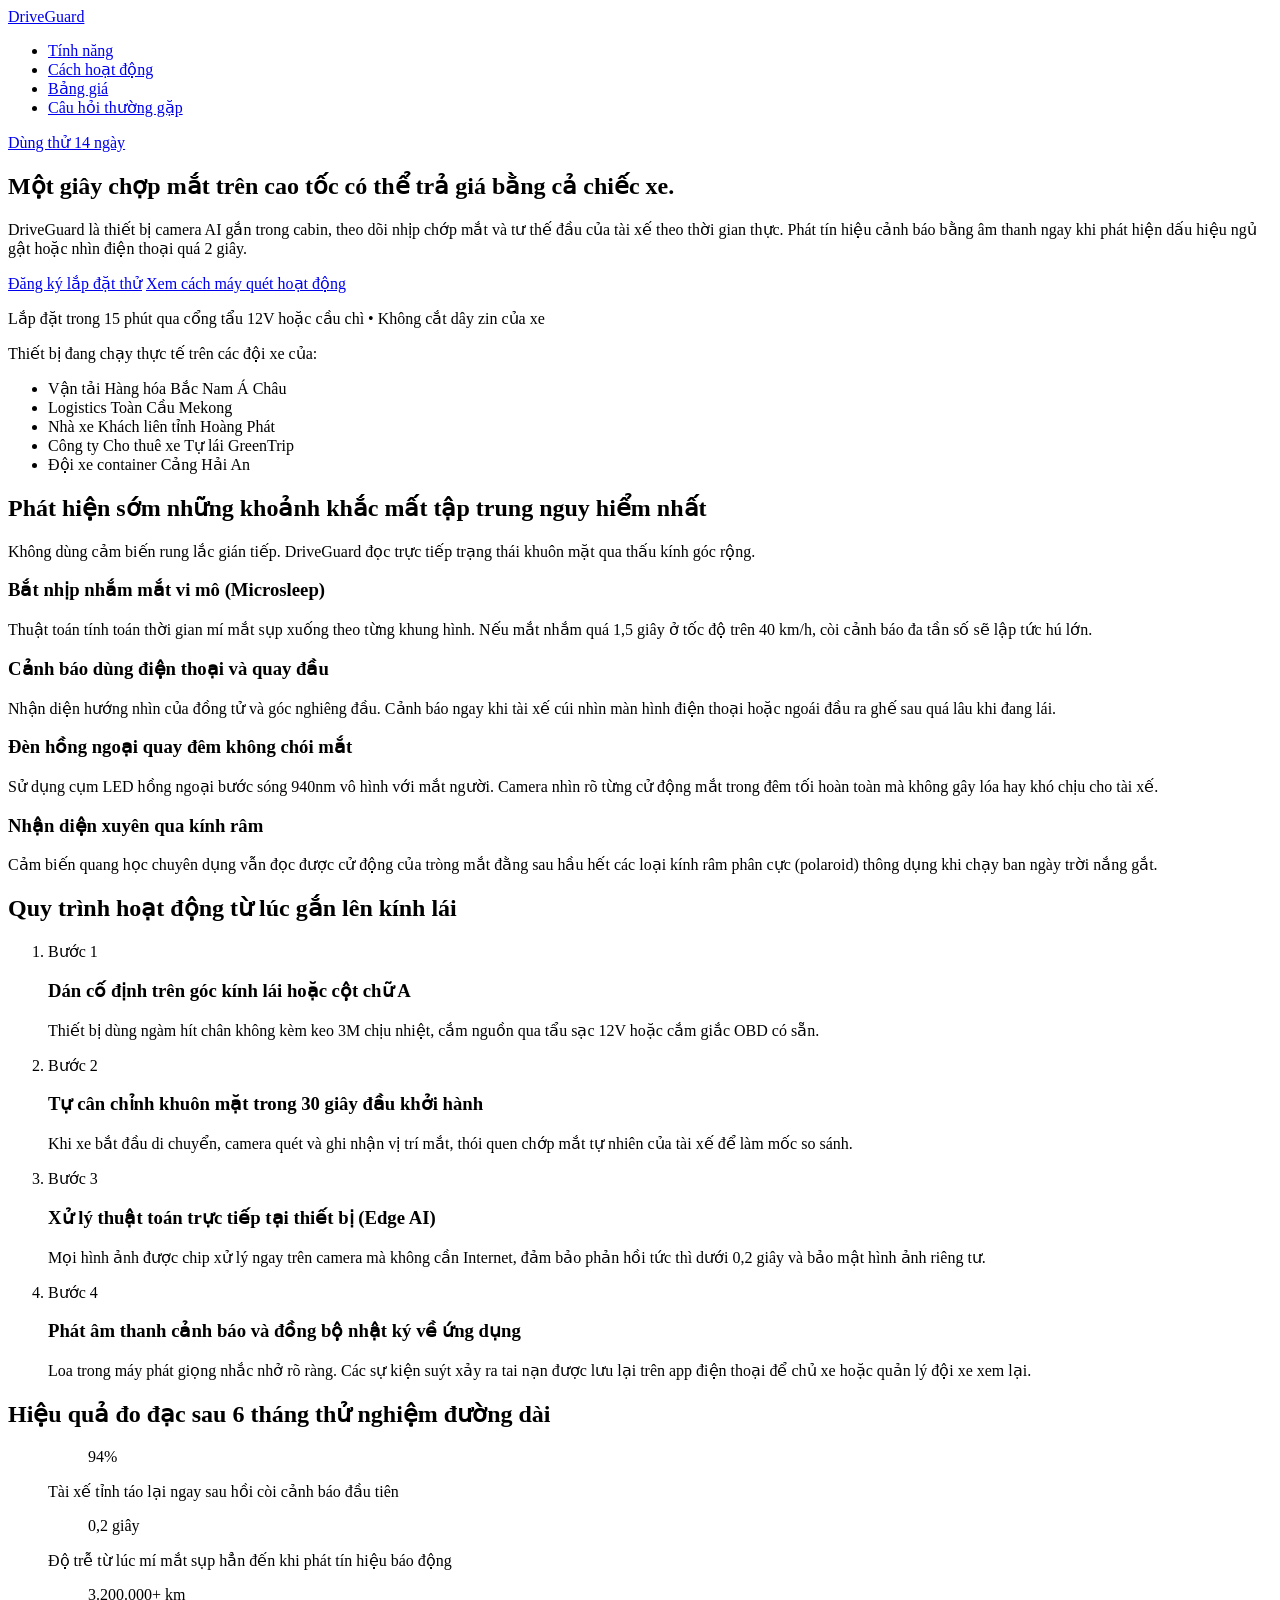
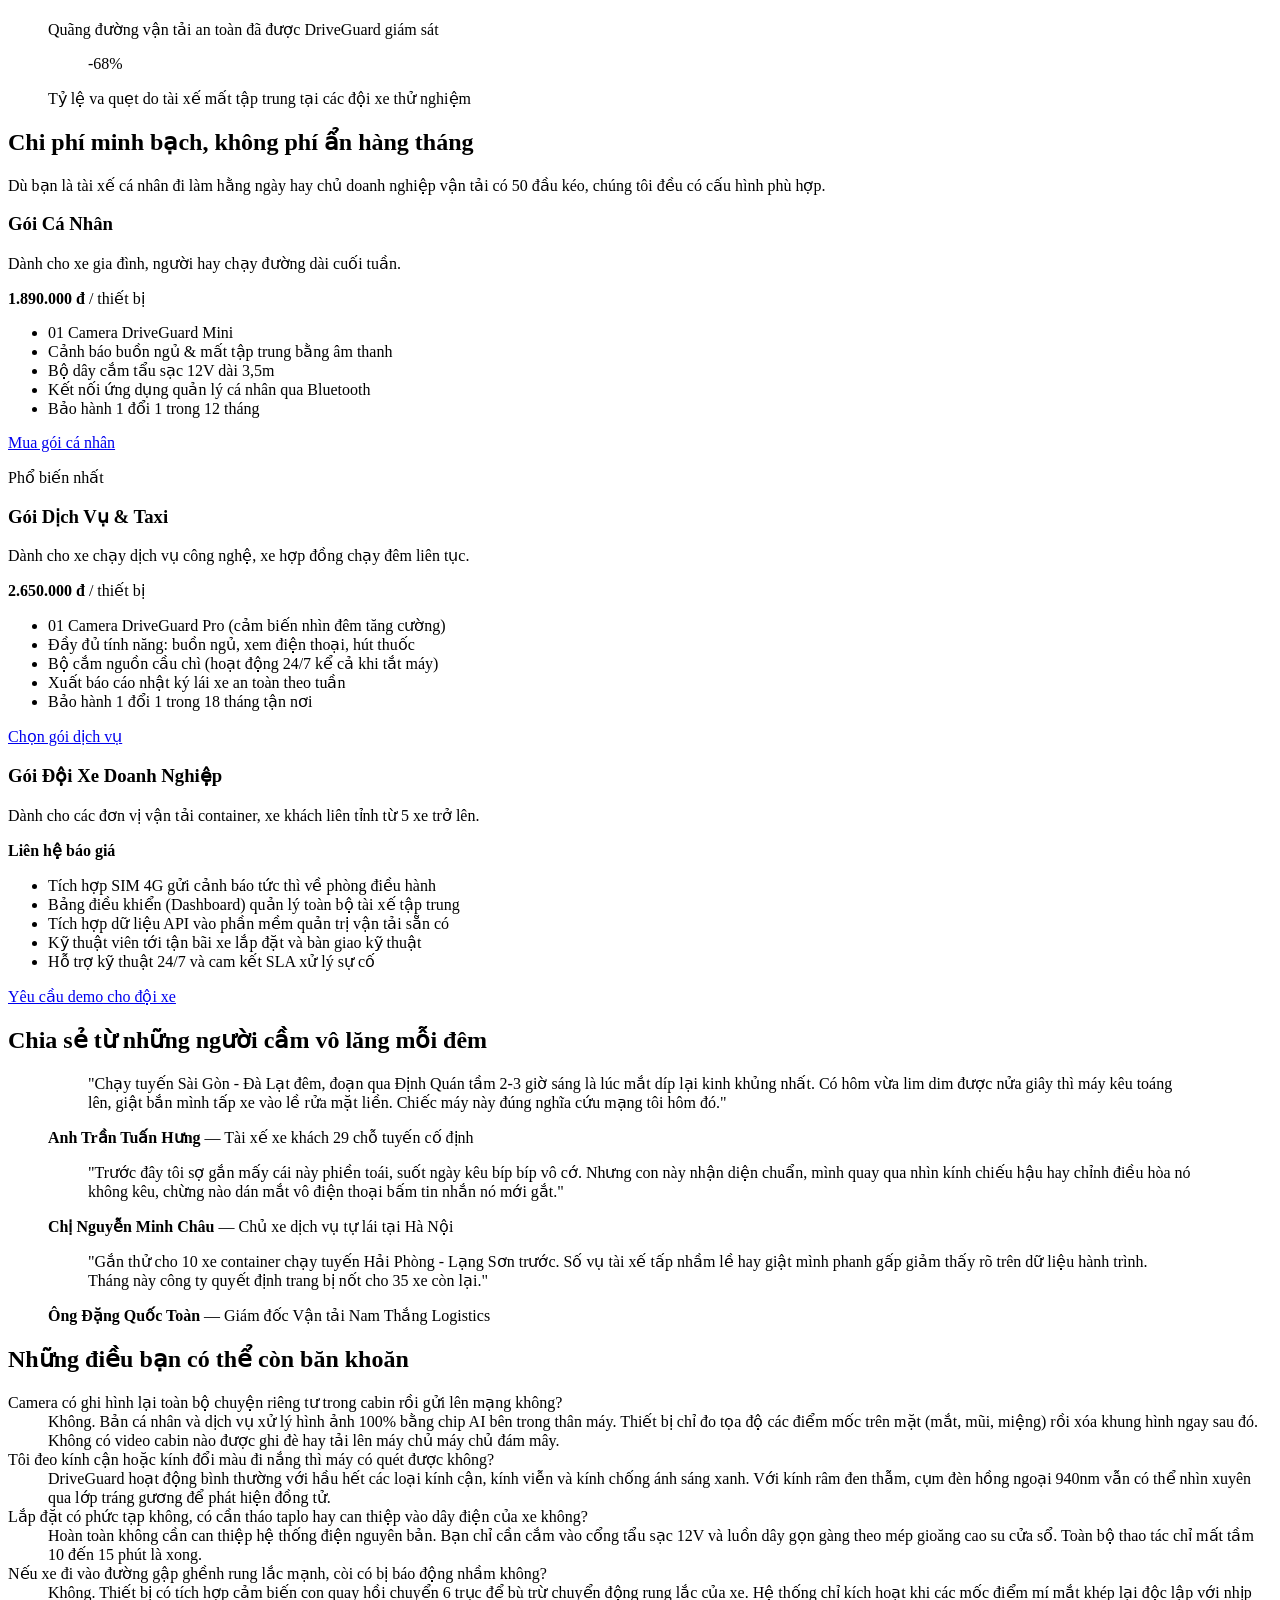
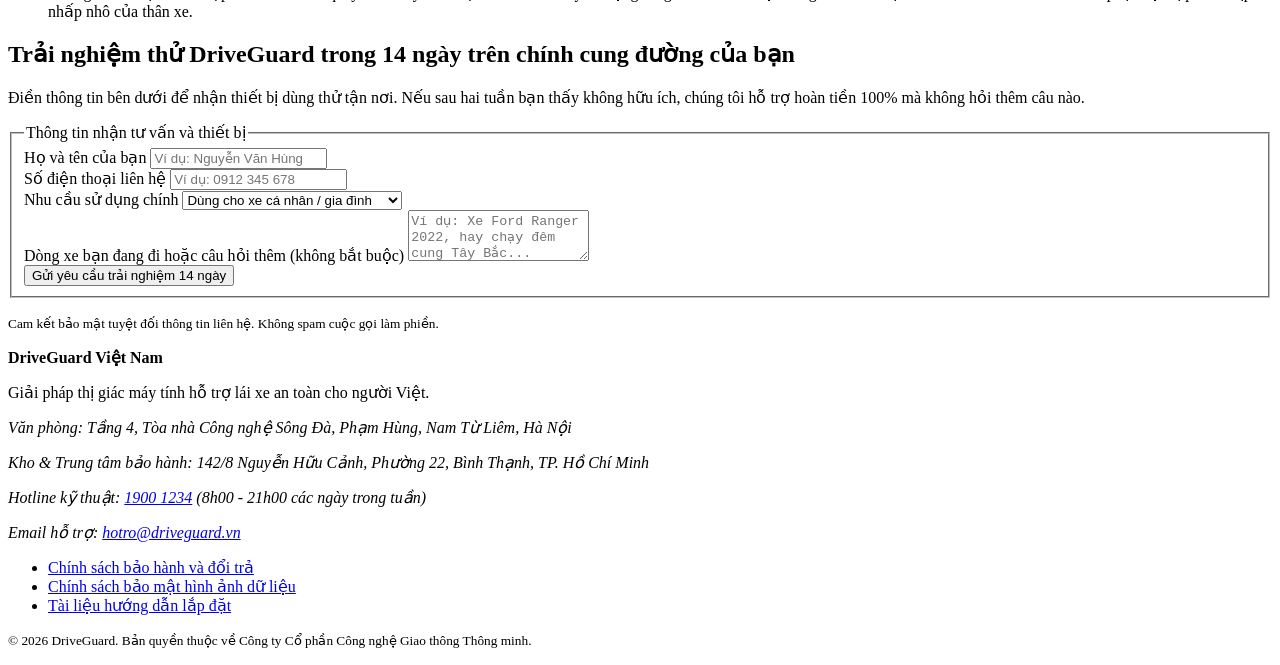
==== 03-landing-page/Gemini-3.8-Flash/index.html @ 8616e58f "Gemini 3.8 Flash vòng 1 + cập nhật MSSV vào báo cáo Co-Authored-By: Claude <noreply@anthropic.com>" ====
<!DOCTYPE html>
<html lang="vi">
<head>
  <meta charset="UTF-8">
  <meta name="viewport" content="width=device-width, initial-scale=1.0">
  <title>DriveGuard - Giữ tài xế tỉnh táo trên từng cung đường</title>
</head>
<body>

  <!-- HEADER & NAVIGATION -->
  <header>
    <a href="#">DriveGuard</a>
    <nav aria-label="Điều hướng chính">
      <ul>
        <li><a href="#tinh-nang">Tính năng</a></li>
        <li><a href="#cach-hoat-dong">Cách hoạt động</a></li>
        <li><a href="#bang-gia">Bảng giá</a></li>
        <li><a href="#faq">Câu hỏi thường gặp</a></li>
      </ul>
    </nav>
    <div>
      <a href="#dang-ky">Dùng thử 14 ngày</a>
    </div>
  </header>

  <main>
    <!-- HERO SECTION -->
    <section id="hero">
      <h1>Một giây chợp mắt trên cao tốc có thể trả giá bằng cả chiếc xe.</h1>
      <p>
        DriveGuard là thiết bị camera AI gắn trong cabin, theo dõi nhịp chớp mắt và tư thế đầu
        của tài xế theo thời gian thực. Phát tín hiệu cảnh báo bằng âm thanh ngay khi phát hiện
        dấu hiệu ngủ gật hoặc nhìn điện thoại quá 2 giây.
      </p>
      <div>
        <a href="#dang-ky">Đăng ký lắp đặt thử</a>
        <a href="#cach-hoat-dong">Xem cách máy quét hoạt động</a>
      </div>
      <aside>
        <p>Lắp đặt trong 15 phút qua cổng tẩu 12V hoặc cầu chì • Không cắt dây zin của xe</p>
      </aside>
    </section>

    <!-- CLIENT LOGOS / TRUST BAR -->
    <section id="doi-tac" aria-label="Khách hàng tin dùng">
      <p>Thiết bị đang chạy thực tế trên các đội xe của:</p>
      <ul>
        <li>Vận tải Hàng hóa Bắc Nam Á Châu</li>
        <li>Logistics Toàn Cầu Mekong</li>
        <li>Nhà xe Khách liên tỉnh Hoàng Phát</li>
        <li>Công ty Cho thuê xe Tự lái GreenTrip</li>
        <li>Đội xe container Cảng Hải An</li>
      </ul>
    </section>

    <!-- FEATURES -->
    <section id="tinh-nang">
      <h2>Phát hiện sớm những khoảnh khắc mất tập trung nguy hiểm nhất</h2>
      <p>Không dùng cảm biến rung lắc gián tiếp. DriveGuard đọc trực tiếp trạng thái khuôn mặt qua thấu kính góc rộng.</p>

      <div>
        <article>
          <h3>Bắt nhịp nhắm mắt vi mô (Microsleep)</h3>
          <p>
            Thuật toán tính toán thời gian mí mắt sụp xuống theo từng khung hình. Nếu mắt nhắm
            quá 1,5 giây ở tốc độ trên 40 km/h, còi cảnh báo đa tần số sẽ lập tức hú lớn.
          </p>
        </article>

        <article>
          <h3>Cảnh báo dùng điện thoại và quay đầu</h3>
          <p>
            Nhận diện hướng nhìn của đồng tử và góc nghiêng đầu. Cảnh báo ngay khi tài xế cúi nhìn
            màn hình điện thoại hoặc ngoái đầu ra ghế sau quá lâu khi đang lái.
          </p>
        </article>

        <article>
          <h3>Đèn hồng ngoại quay đêm không chói mắt</h3>
          <p>
            Sử dụng cụm LED hồng ngoại bước sóng 940nm vô hình với mắt người. Camera nhìn rõ từng cử động
            mắt trong đêm tối hoàn toàn mà không gây lóa hay khó chịu cho tài xế.
          </p>
        </article>

        <article>
          <h3>Nhận diện xuyên qua kính râm</h3>
          <p>
            Cảm biến quang học chuyên dụng vẫn đọc được cử động của tròng mắt đằng sau hầu hết các loại
            kính râm phân cực (polaroid) thông dụng khi chạy ban ngày trời nắng gắt.
          </p>
        </article>
      </div>
    </section>

    <!-- HOW IT WORKS (STEPS) -->
    <section id="cach-hoat-dong">
      <h2>Quy trình hoạt động từ lúc gắn lên kính lái</h2>

      <ol>
        <li>
          <article>
            <header>
              <p>Bước 1</p>
              <h3>Dán cố định trên góc kính lái hoặc cột chữ A</h3>
            </header>
            <p>Thiết bị dùng ngàm hít chân không kèm keo 3M chịu nhiệt, cắm nguồn qua tẩu sạc 12V hoặc cắm giắc OBD có sẵn.</p>
          </article>
        </li>
        <li>
          <article>
            <header>
              <p>Bước 2</p>
              <h3>Tự cân chỉnh khuôn mặt trong 30 giây đầu khởi hành</h3>
            </header>
            <p>Khi xe bắt đầu di chuyển, camera quét và ghi nhận vị trí mắt, thói quen chớp mắt tự nhiên của tài xế để làm mốc so sánh.</p>
          </article>
        </li>
        <li>
          <article>
            <header>
              <p>Bước 3</p>
              <h3>Xử lý thuật toán trực tiếp tại thiết bị (Edge AI)</h3>
            </header>
            <p>Mọi hình ảnh được chip xử lý ngay trên camera mà không cần Internet, đảm bảo phản hồi tức thì dưới 0,2 giây và bảo mật hình ảnh riêng tư.</p>
          </article>
        </li>
        <li>
          <article>
            <header>
              <p>Bước 4</p>
              <h3>Phát âm thanh cảnh báo và đồng bộ nhật ký về ứng dụng</h3>
            </header>
            <p>Loa trong máy phát giọng nhắc nhở rõ ràng. Các sự kiện suýt xảy ra tai nạn được lưu lại trên app điện thoại để chủ xe hoặc quản lý đội xe xem lại.</p>
          </article>
        </li>
      </ol>
    </section>

    <!-- METRICS STRIP -->
    <section id="so-lieu" aria-label="Thống kê hiệu quả thực tế">
      <h2>Hiệu quả đo đạc sau 6 tháng thử nghiệm đường dài</h2>
      <div>
        <figure>
          <blockquote>94%</blockquote>
          <figcaption>Tài xế tỉnh táo lại ngay sau hồi còi cảnh báo đầu tiên</figcaption>
        </figure>
        <figure>
          <blockquote>0,2 giây</blockquote>
          <figcaption>Độ trễ từ lúc mí mắt sụp hẳn đến khi phát tín hiệu báo động</figcaption>
        </figure>
        <figure>
          <blockquote>3.200.000+ km</blockquote>
          <figcaption>Quãng đường vận tải an toàn đã được DriveGuard giám sát</figcaption>
        </figure>
        <figure>
          <blockquote>-68%</blockquote>
          <figcaption>Tỷ lệ va quẹt do tài xế mất tập trung tại các đội xe thử nghiệm</figcaption>
        </figure>
      </div>
    </section>

    <!-- PRICING -->
    <section id="bang-gia">
      <h2>Chi phí minh bạch, không phí ẩn hàng tháng</h2>
      <p>Dù bạn là tài xế cá nhân đi làm hằng ngày hay chủ doanh nghiệp vận tải có 50 đầu kéo, chúng tôi đều có cấu hình phù hợp.</p>

      <div>
        <!-- Gói Cá Nhân -->
        <article>
          <header>
            <h3>Gói Cá Nhân</h3>
            <p>Dành cho xe gia đình, người hay chạy đường dài cuối tuần.</p>
            <p><strong>1.890.000 đ</strong> / thiết bị</p>
          </header>
          <ul>
            <li>01 Camera DriveGuard Mini</li>
            <li>Cảnh báo buồn ngủ &amp; mất tập trung bằng âm thanh</li>
            <li>Bộ dây cắm tẩu sạc 12V dài 3,5m</li>
            <li>Kết nối ứng dụng quản lý cá nhân qua Bluetooth</li>
            <li>Bảo hành 1 đổi 1 trong 12 tháng</li>
          </ul>
          <a href="#dang-ky">Mua gói cá nhân</a>
        </article>

        <!-- Gói Dịch Vụ / Doanh Nghiệp Nhỏ -->
        <article>
          <header>
            <p>Phổ biến nhất</p>
            <h3>Gói Dịch Vụ &amp; Taxi</h3>
            <p>Dành cho xe chạy dịch vụ công nghệ, xe hợp đồng chạy đêm liên tục.</p>
            <p><strong>2.650.000 đ</strong> / thiết bị</p>
          </header>
          <ul>
            <li>01 Camera DriveGuard Pro (cảm biến nhìn đêm tăng cường)</li>
            <li>Đầy đủ tính năng: buồn ngủ, xem điện thoại, hút thuốc</li>
            <li>Bộ cắm nguồn cầu chì (hoạt động 24/7 kể cả khi tắt máy)</li>
            <li>Xuất báo cáo nhật ký lái xe an toàn theo tuần</li>
            <li>Bảo hành 1 đổi 1 trong 18 tháng tận nơi</li>
          </ul>
          <a href="#dang-ky">Chọn gói dịch vụ</a>
        </article>

        <!-- Gói Đội Xe Vận Tải -->
        <article>
          <header>
            <h3>Gói Đội Xe Doanh Nghiệp</h3>
            <p>Dành cho các đơn vị vận tải container, xe khách liên tỉnh từ 5 xe trở lên.</p>
            <p><strong>Liên hệ báo giá</strong></p>
          </header>
          <ul>
            <li>Tích hợp SIM 4G gửi cảnh báo tức thì về phòng điều hành</li>
            <li>Bảng điều khiển (Dashboard) quản lý toàn bộ tài xế tập trung</li>
            <li>Tích hợp dữ liệu API vào phần mềm quản trị vận tải sẵn có</li>
            <li>Kỹ thuật viên tới tận bãi xe lắp đặt và bàn giao kỹ thuật</li>
            <li>Hỗ trợ kỹ thuật 24/7 và cam kết SLA xử lý sự cố</li>
          </ul>
          <a href="#dang-ky">Yêu cầu demo cho đội xe</a>
        </article>
      </div>
    </section>

    <!-- TESTIMONIALS -->
    <section id="danh-gia">
      <h2>Chia sẻ từ những người cầm vô lăng mỗi đêm</h2>

      <div>
        <figure>
          <blockquote>
            "Chạy tuyến Sài Gòn - Đà Lạt đêm, đoạn qua Định Quán tầm 2-3 giờ sáng là lúc mắt díp lại kinh khủng nhất. Có hôm vừa lim dim được nửa giây thì máy kêu toáng lên, giật bắn mình tấp xe vào lề rửa mặt liền. Chiếc máy này đúng nghĩa cứu mạng tôi hôm đó."
          </blockquote>
          <figcaption>
            <strong>Anh Trần Tuấn Hưng</strong> — Tài xế xe khách 29 chỗ tuyến cố định
          </figcaption>
        </figure>

        <figure>
          <blockquote>
            "Trước đây tôi sợ gắn mấy cái này phiền toái, suốt ngày kêu bíp bíp vô cớ. Nhưng con này nhận diện chuẩn, mình quay qua nhìn kính chiếu hậu hay chỉnh điều hòa nó không kêu, chừng nào dán mắt vô điện thoại bấm tin nhắn nó mới gắt."
          </blockquote>
          <figcaption>
            <strong>Chị Nguyễn Minh Châu</strong> — Chủ xe dịch vụ tự lái tại Hà Nội
          </figcaption>
        </figure>

        <figure>
          <blockquote>
            "Gắn thử cho 10 xe container chạy tuyến Hải Phòng - Lạng Sơn trước. Số vụ tài xế tấp nhầm lề hay giật mình phanh gấp giảm thấy rõ trên dữ liệu hành trình. Tháng này công ty quyết định trang bị nốt cho 35 xe còn lại."
          </blockquote>
          <figcaption>
            <strong>Ông Đặng Quốc Toàn</strong> — Giám đốc Vận tải Nam Thắng Logistics
          </figcaption>
        </figure>
      </div>
    </section>

    <!-- FAQ -->
    <section id="faq">
      <h2>Những điều bạn có thể còn băn khoăn</h2>

      <dl>
        <dt>Camera có ghi hình lại toàn bộ chuyện riêng tư trong cabin rồi gửi lên mạng không?</dt>
        <dd>
          Không. Bản cá nhân và dịch vụ xử lý hình ảnh 100% bằng chip AI bên trong thân máy.
          Thiết bị chỉ đo tọa độ các điểm mốc trên mặt (mắt, mũi, miệng) rồi xóa khung hình ngay sau đó.
          Không có video cabin nào được ghi đè hay tải lên máy chủ máy chủ đám mây.
        </dd>

        <dt>Tôi đeo kính cận hoặc kính đổi màu đi nắng thì máy có quét được không?</dt>
        <dd>
          DriveGuard hoạt động bình thường với hầu hết các loại kính cận, kính viễn và kính chống ánh sáng xanh.
          Với kính râm đen thẫm, cụm đèn hồng ngoại 940nm vẫn có thể nhìn xuyên qua lớp tráng gương để phát hiện đồng tử.
        </dd>

        <dt>Lắp đặt có phức tạp không, có cần tháo taplo hay can thiệp vào dây điện của xe không?</dt>
        <dd>
          Hoàn toàn không cần can thiệp hệ thống điện nguyên bản. Bạn chỉ cần cắm vào cổng tẩu sạc 12V
          và luồn dây gọn gàng theo mép gioăng cao su cửa sổ. Toàn bộ thao tác chỉ mất tầm 10 đến 15 phút là xong.
        </dd>

        <dt>Nếu xe đi vào đường gập ghềnh rung lắc mạnh, còi có bị báo động nhầm không?</dt>
        <dd>
          Không. Thiết bị có tích hợp cảm biến con quay hồi chuyển 6 trục để bù trừ chuyển động rung lắc của xe.
          Hệ thống chỉ kích hoạt khi các mốc điểm mí mắt khép lại độc lập với nhịp nhấp nhô của thân xe.
        </dd>
      </dl>
    </section>

    <!-- FINAL CTA & FORM -->
    <section id="dang-ky">
      <h2>Trải nghiệm thử DriveGuard trong 14 ngày trên chính cung đường của bạn</h2>
      <p>
        Điền thông tin bên dưới để nhận thiết bị dùng thử tận nơi. Nếu sau hai tuần bạn thấy không hữu ích,
        chúng tôi hỗ trợ hoàn tiền 100% mà không hỏi thêm câu nào.
      </p>

      <form action="#" method="post">
        <fieldset>
          <legend>Thông tin nhận tư vấn và thiết bị</legend>

          <div>
            <label for="ho-ten">Họ và tên của bạn</label>
            <input type="text" id="ho-ten" name="ho_ten" placeholder="Ví dụ: Nguyễn Văn Hùng" required>
          </div>

          <div>
            <label for="so-dien-thoai">Số điện thoại liên hệ</label>
            <input type="tel" id="so-dien-thoai" name="so_dien_thoai" placeholder="Ví dụ: 0912 345 678" required>
          </div>

          <div>
            <label for="loai-nhu-cau">Nhu cầu sử dụng chính</label>
            <select id="loai-nhu-cau" name="nhu_cau">
              <option value="ca-nhan">Dùng cho xe cá nhân / gia đình</option>
              <option value="dich-vu">Xe chạy dịch vụ / Taxi công nghệ</option>
              <option value="doi-xe">Đội xe công ty (Từ 3 xe trở lên)</option>
            </select>
          </div>

          <div>
            <label for="ghi-chu">Dòng xe bạn đang đi hoặc câu hỏi thêm (không bắt buộc)</label>
            <textarea id="ghi-chu" name="ghi_chu" rows="3" placeholder="Ví dụ: Xe Ford Ranger 2022, hay chạy đêm cung Tây Bắc..."></textarea>
          </div>

          <button type="submit">Gửi yêu cầu trải nghiệm 14 ngày</button>
        </fieldset>
      </form>
      <p><small>Cam kết bảo mật tuyệt đối thông tin liên hệ. Không spam cuộc gọi làm phiền.</small></p>
    </section>
  </main>

  <!-- FOOTER -->
  <footer>
    <div>
      <p><strong>DriveGuard Việt Nam</strong></p>
      <p>Giải pháp thị giác máy tính hỗ trợ lái xe an toàn cho người Việt.</p>
      <address>
        <p>Văn phòng: Tầng 4, Tòa nhà Công nghệ Sông Đà, Phạm Hùng, Nam Từ Liêm, Hà Nội</p>
        <p>Kho &amp; Trung tâm bảo hành: 142/8 Nguyễn Hữu Cảnh, Phường 22, Bình Thạnh, TP. Hồ Chí Minh</p>
        <p>Hotline kỹ thuật: <a href="tel:19001234">1900 1234</a> (8h00 - 21h00 các ngày trong tuần)</p>
        <p>Email hỗ trợ: <a href="mailto:hotro@driveguard.vn">hotro@driveguard.vn</a></p>
      </address>
    </div>

    <div>
      <nav aria-label="Liên kết chân trang">
        <ul>
          <li><a href="#chinh-sach-bao-hanh">Chính sách bảo hành và đổi trả</a></li>
          <li><a href="#chinh-sach-bao-mat">Chính sách bảo mật hình ảnh dữ liệu</a></li>
          <li><a href="#huong-dan-lap-dat">Tài liệu hướng dẫn lắp đặt</a></li>
        </ul>
      </nav>
    </div>

    <div>
      <p><small>© 2026 DriveGuard. Bản quyền thuộc về Công ty Cổ phần Công nghệ Giao thông Thông minh.</small></p>
    </div>
  </footer>

</body>
</html>
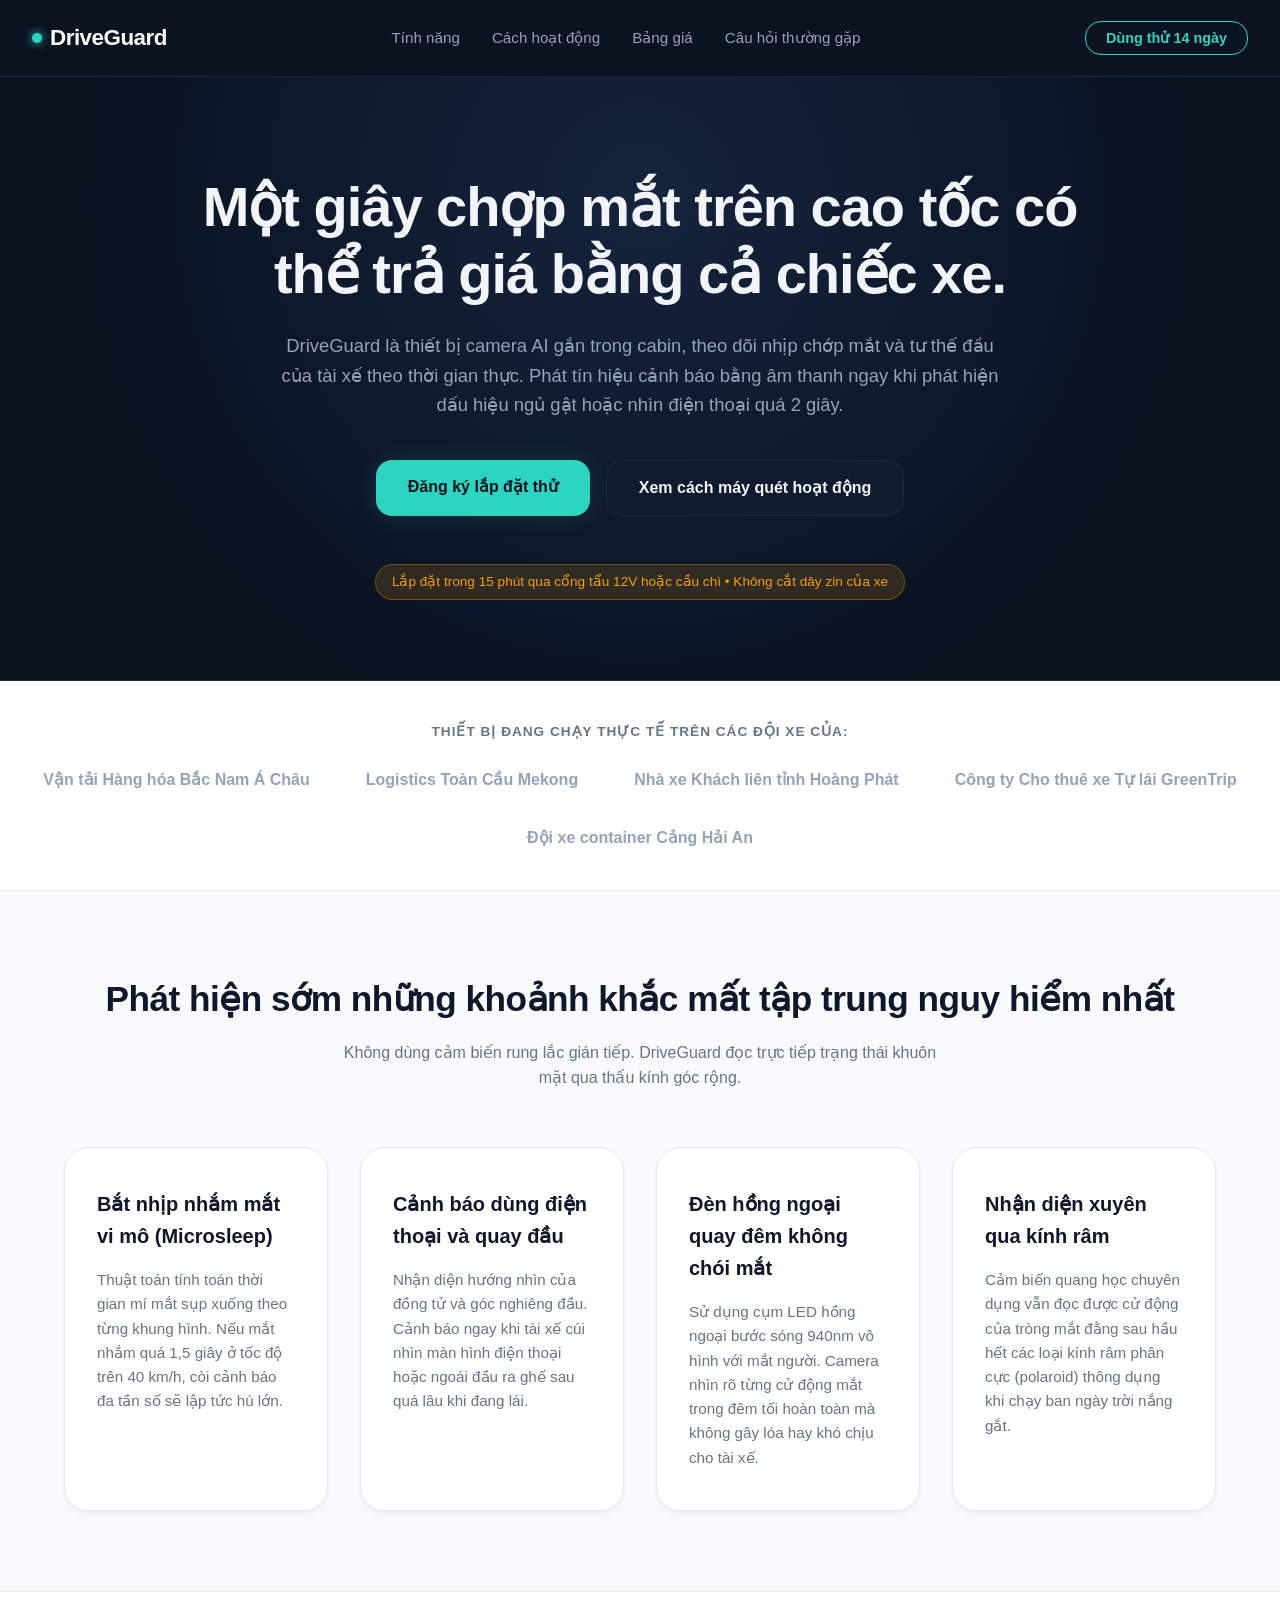
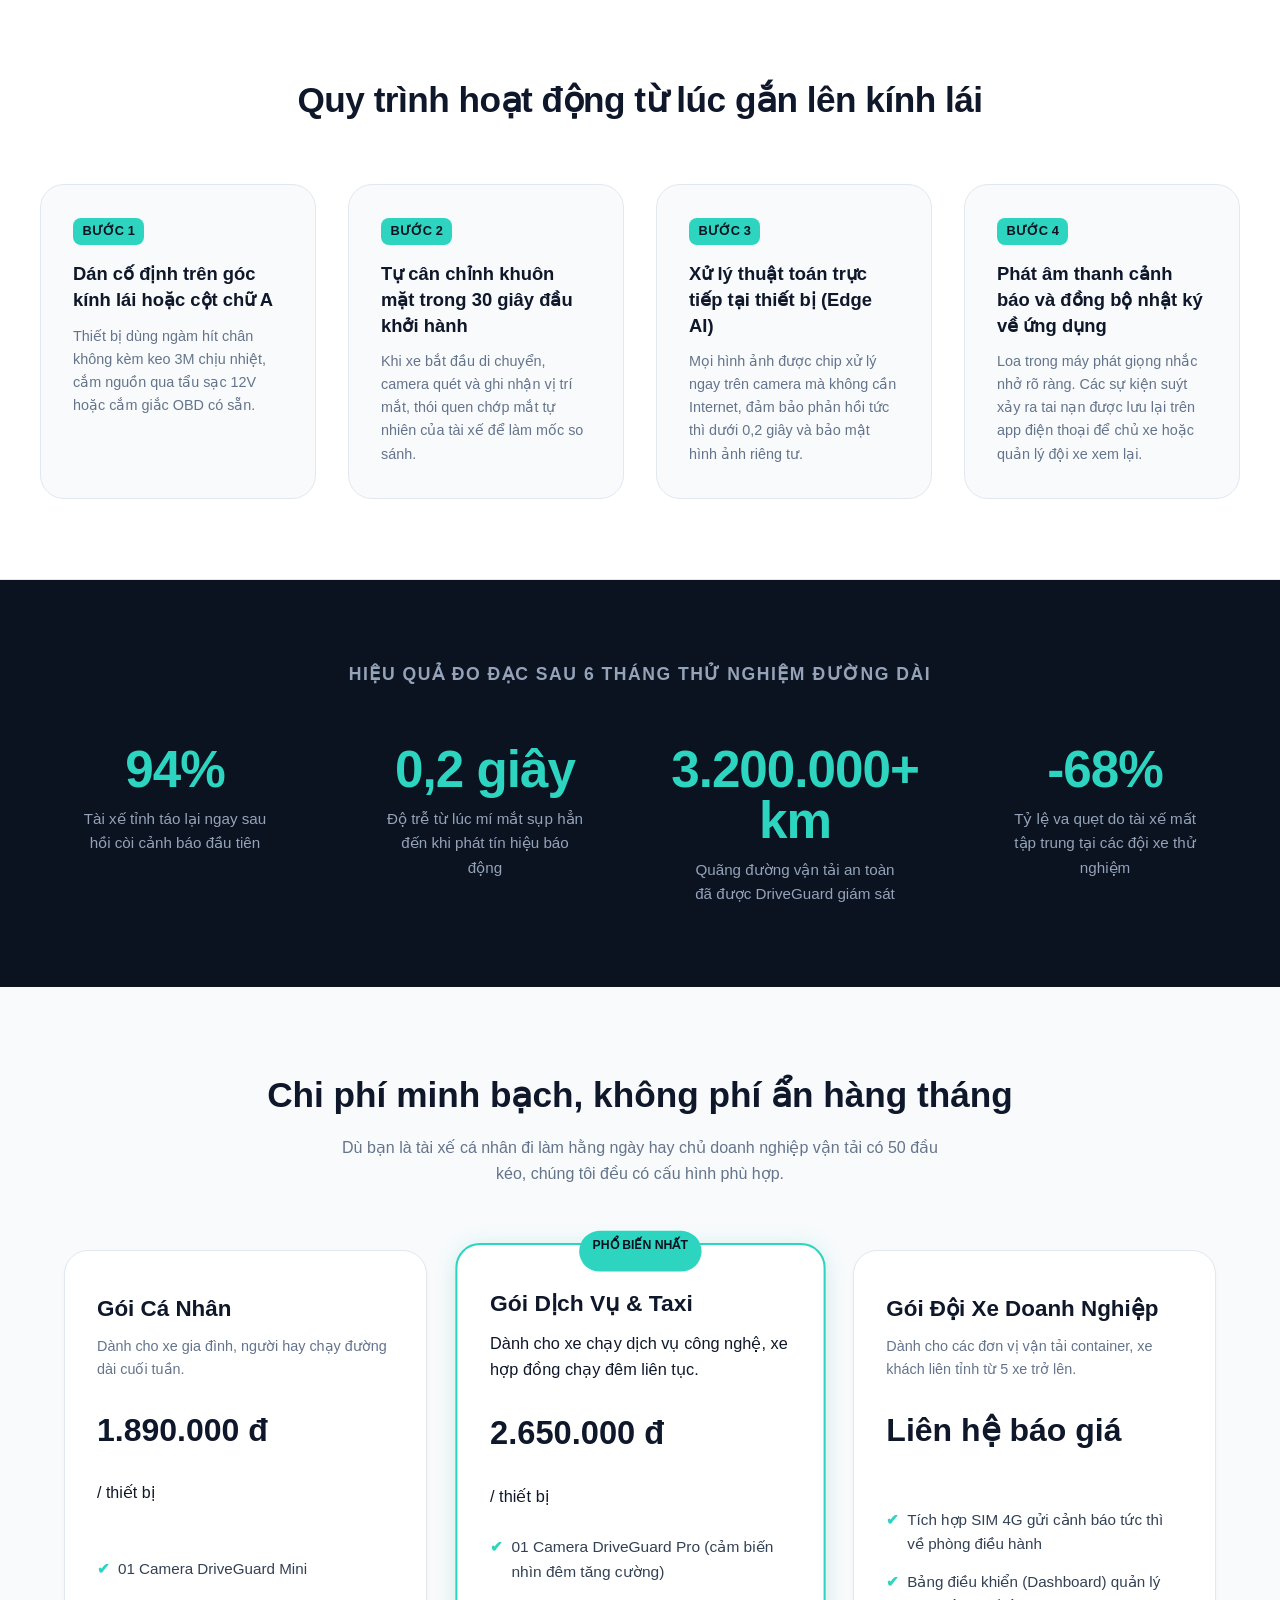
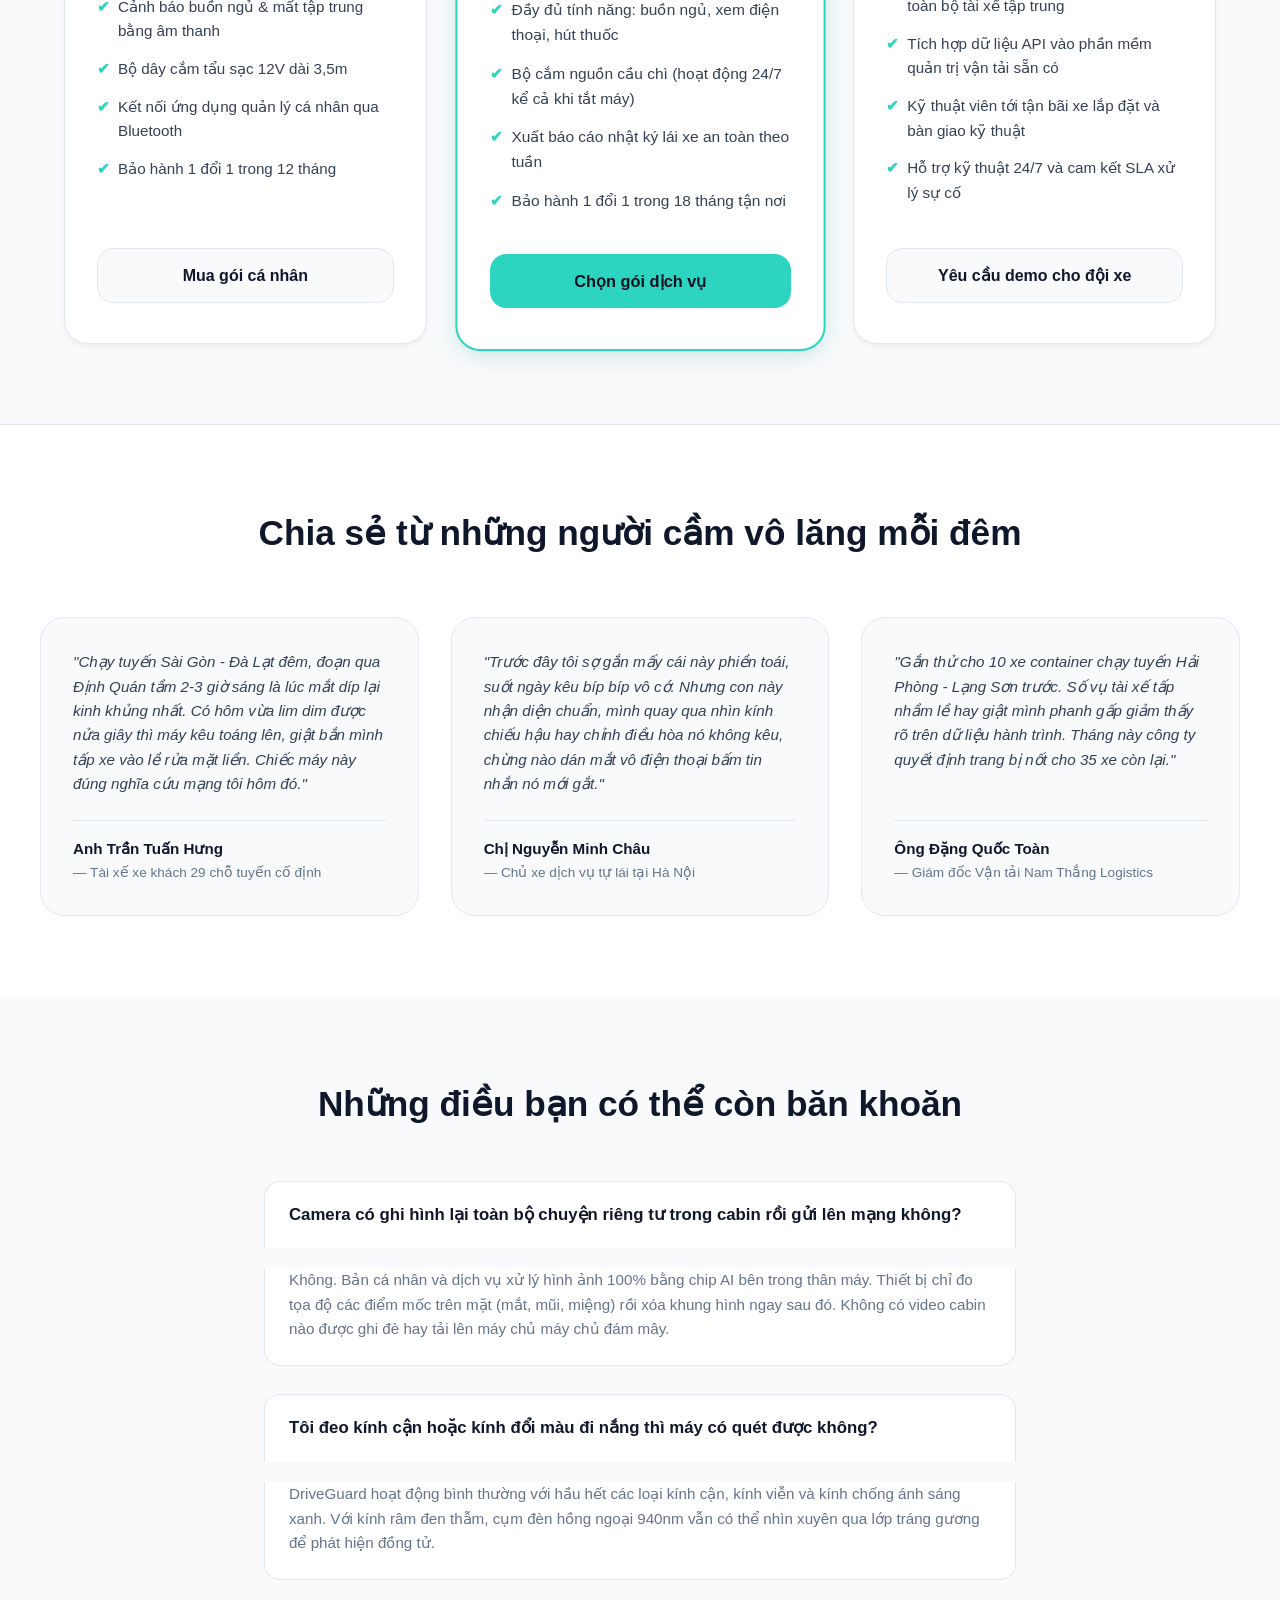
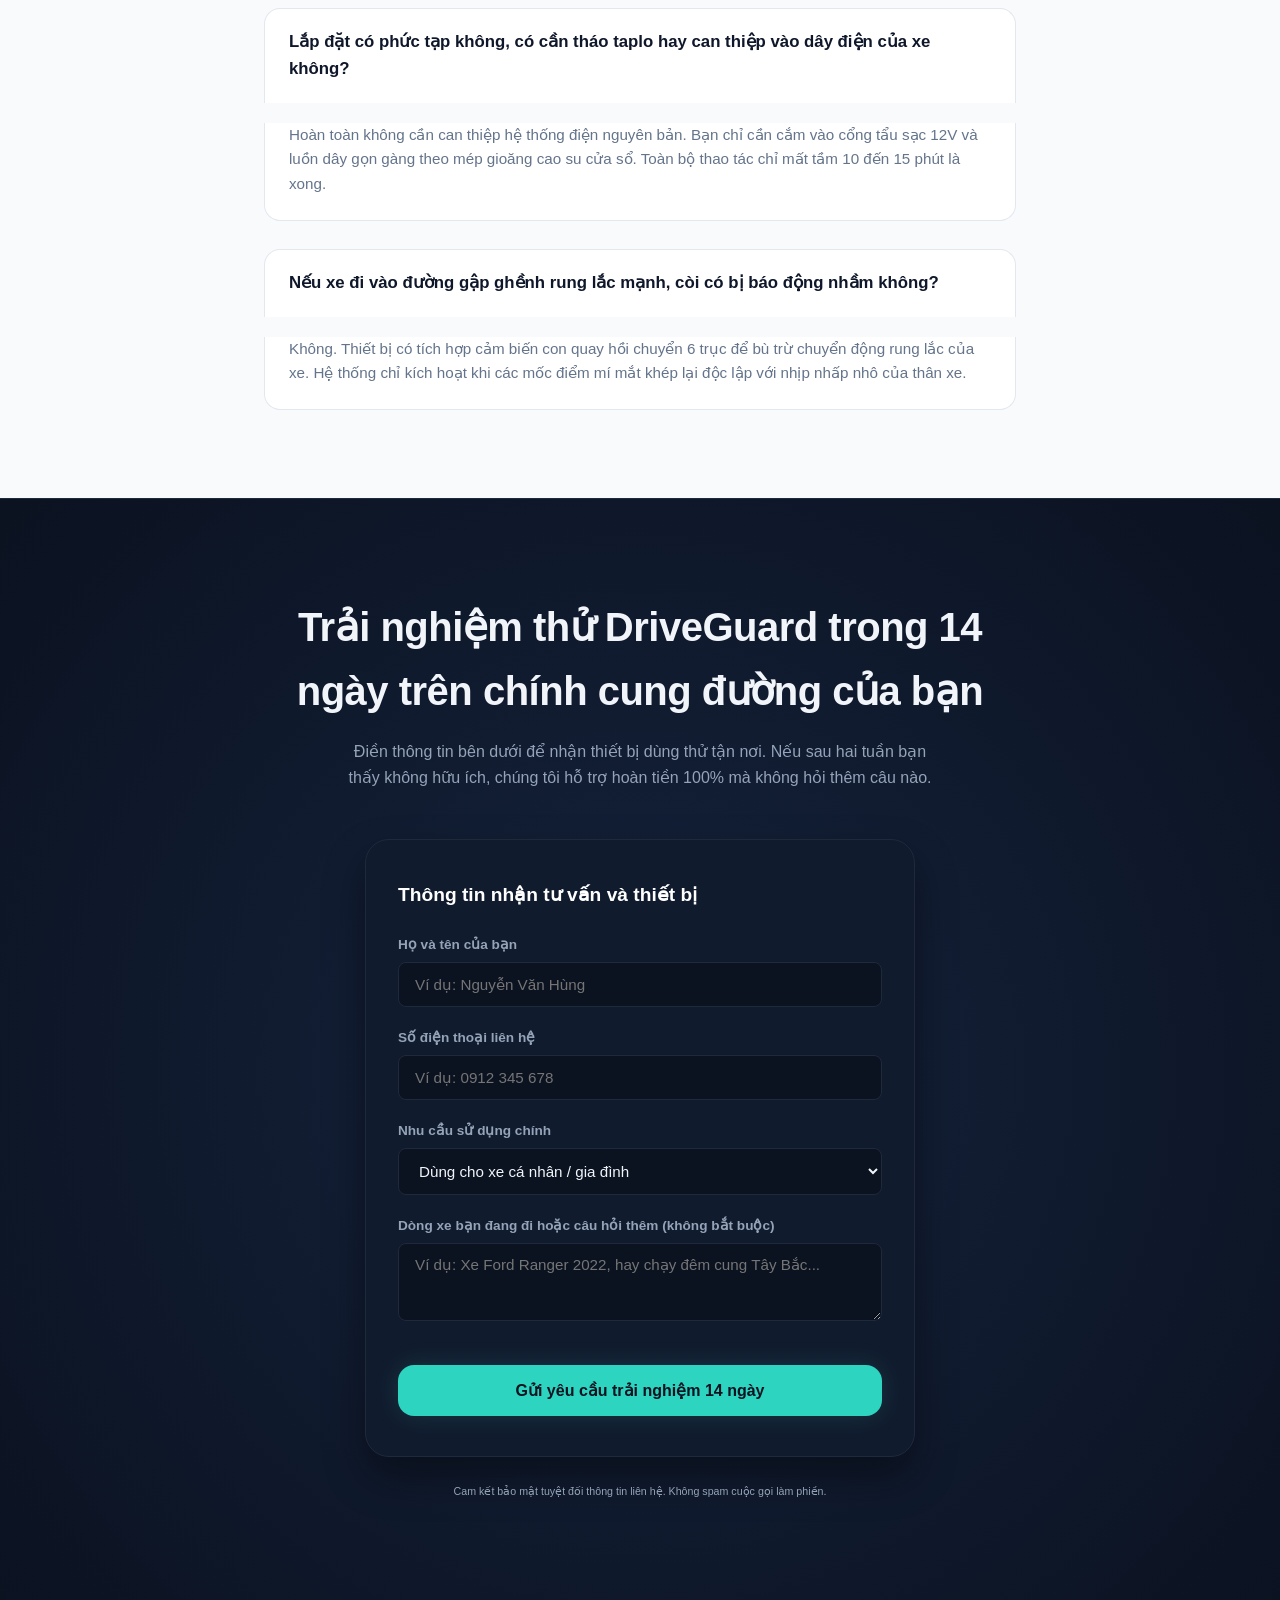
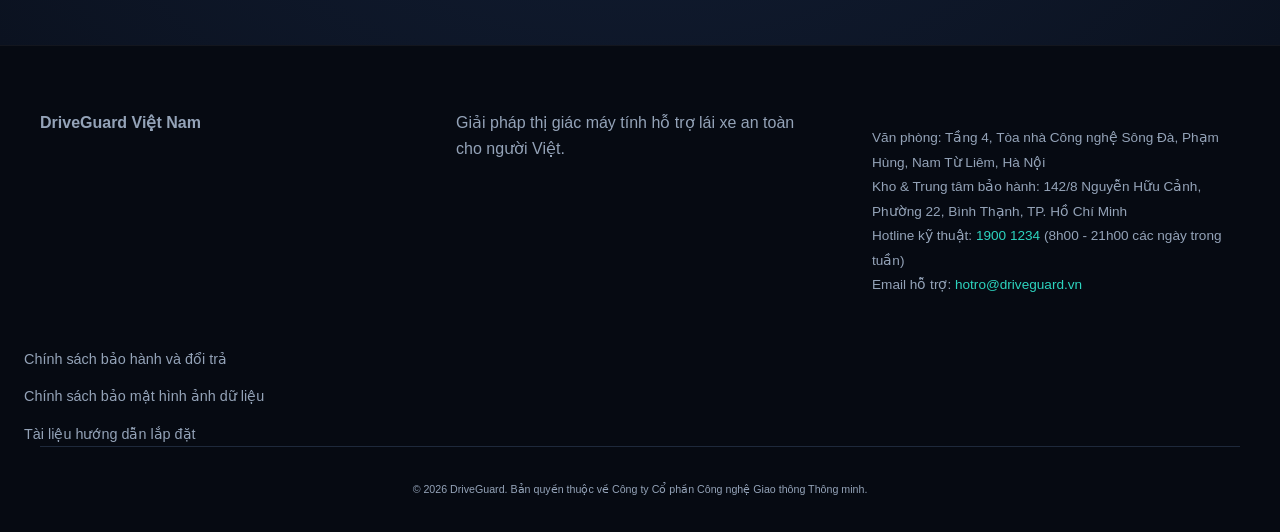
==== commit 3351c4a3: "Gemini 3.8 Flash vòng 2: CSS safety-tech + ảnh chụp Co-Authored-By: Claude <noreply@anthropic.com>" ====
--- a/03-landing-page/Gemini-3.8-Flash/index.html
+++ b/03-landing-page/Gemini-3.8-Flash/index.html
@@ -4,6 +4,9 @@
   <meta charset="UTF-8">
   <meta name="viewport" content="width=device-width, initial-scale=1.0">
   <title>DriveGuard - Giữ tài xế tỉnh táo trên từng cung đường</title>
+  <!-- Thay đổi thủ công: Gemini yêu cầu dán CSS vào thẻ <style> trong <head>.
+       Đã tách ra file style.css riêng để đối chiếu công bằng với bản Claude. -->
+  <link rel="stylesheet" href="style.css">
 </head>
 <body>
 
--- a/03-landing-page/Gemini-3.8-Flash/style.css
+++ b/03-landing-page/Gemini-3.8-Flash/style.css
@@ -0,0 +1,823 @@
+/* ==========================================================================
+   1. BIẾN HỆ THỐNG & RESET CƠ BẢN
+   ========================================================================== */
+:root {
+  /* Bảng màu Safety Tech */
+  --bg-night: #0b1220;         /* Xanh mực bóng đêm */
+  --bg-night-card: #111b2e;    /* Nền thẻ trên nền tối */
+  --bg-light: #f8fafc;         /* Nền sáng các phần nội dung */
+  --bg-white: #ffffff;         /* Nền thẻ trên nền sáng */
+
+  --accent-teal: #2dd4bf;      /* Màu điểm nhấn công nghệ (Teal) */
+  --accent-teal-glow: rgba(45, 212, 191, 0.15);
+  --warning-amber: #f59e0b;    /* Màu cảnh báo hổ phách (Amber) */
+  --warning-amber-glow: rgba(245, 158, 11, 0.15);
+
+  --text-dark: #0f172a;        /* Chữ trên nền sáng */
+  --text-muted-dark: #64748b;  /* Chữ phụ trên nền sáng */
+  --text-light: #f1f5f9;       /* Chữ trên nền tối */
+  --text-muted-light: #94a3b8; /* Chữ phụ trên nền tối */
+
+  --border-light: #e2e8f0;
+  --border-dark: #1e293b;
+
+  /* Bo góc & Đổ bóng */
+  --radius-sm: 8px;
+  --radius-md: 16px;
+  --radius-lg: 24px;
+  --shadow-sm: 0 4px 6px -1px rgba(0, 0, 0, 0.05);
+  --shadow-md: 0 10px 25px -5px rgba(0, 0, 0, 0.08);
+  --shadow-glow: 0 0 25px var(--accent-teal-glow);
+
+  /* Container */
+  --max-w: 1200px;
+}
+
+*, *::before, *::after {
+  box-sizing: border-box;
+  margin: 0;
+  padding: 0;
+}
+
+html {
+  scroll-behavior: smooth;
+}
+
+body {
+  font-family: -apple-system, BlinkMacSystemFont, "Segoe UI", Roboto, Helvetica, Arial, sans-serif;
+  line-height: 1.6;
+  color: var(--text-dark);
+  background-color: var(--bg-light);
+  -webkit-font-smoothing: antialiased;
+}
+
+/* Kiểu liên kết & Danh sách */
+a {
+  text-decoration: none;
+  color: inherit;
+  transition: all 0.2s ease;
+}
+
+ul, ol {
+  list-style: none;
+}
+
+/* ==========================================================================
+   2. HEADER & NAVIGATION (Night mode)
+   ========================================================================== */
+body > header {
+  background-color: var(--bg-night);
+  border-bottom: 1px solid var(--border-dark);
+  position: sticky;
+  top: 0;
+  z-index: 100;
+  display: flex;
+  align-items: center;
+  justify-content: space-between;
+  padding: 1.25rem 2rem;
+  color: var(--text-light);
+}
+
+body > header > a:first-child {
+  font-size: 1.4rem;
+  font-weight: 800;
+  letter-spacing: -0.5px;
+  color: #fff;
+  display: flex;
+  align-items: center;
+  gap: 0.5rem;
+}
+
+body > header > a:first-child::before {
+  content: "";
+  display: inline-block;
+  width: 10px;
+  height: 10px;
+  background-color: var(--accent-teal);
+  border-radius: 50%;
+  box-shadow: 0 0 10px var(--accent-teal);
+}
+
+header nav ul {
+  display: flex;
+  gap: 2rem;
+}
+
+header nav a {
+  color: var(--text-muted-light);
+  font-size: 0.95rem;
+  font-weight: 500;
+}
+
+header nav a:hover {
+  color: var(--accent-teal);
+}
+
+header div a {
+  background: transparent;
+  color: var(--accent-teal);
+  border: 1px solid var(--accent-teal);
+  padding: 0.5rem 1.25rem;
+  border-radius: var(--radius-md);
+  font-weight: 600;
+  font-size: 0.9rem;
+}
+
+header div a:hover {
+  background: var(--accent-teal);
+  color: var(--bg-night);
+}
+
+/* ==========================================================================
+   3. HERO SECTION (Night mode)
+   ========================================================================== */
+#hero {
+  background: radial-gradient(circle at 50% 20%, #15233d 0%, var(--bg-night) 70%);
+  color: var(--text-light);
+  padding: 6rem 1.5rem 5rem;
+  text-align: center;
+  border-bottom: 1px solid var(--border-dark);
+}
+
+#hero h1 {
+  font-size: clamp(2rem, 5vw, 3.5rem);
+  font-weight: 800;
+  line-height: 1.2;
+  max-width: 900px;
+  margin: 0 auto 1.5rem;
+  letter-spacing: -1px;
+}
+
+#hero p {
+  color: var(--text-muted-light);
+  font-size: 1.15rem;
+  max-width: 720px;
+  margin: 0 auto 2.5rem;
+}
+
+#hero > div {
+  display: flex;
+  justify-content: center;
+  gap: 1rem;
+  margin-bottom: 3rem;
+  flex-wrap: wrap;
+}
+
+#hero a[href="#dang-ky"] {
+  background-color: var(--accent-teal);
+  color: var(--bg-night);
+  font-weight: 700;
+  padding: 0.9rem 2rem;
+  border-radius: var(--radius-md);
+  box-shadow: var(--shadow-glow);
+}
+
+#hero a[href="#dang-ky"]:hover {
+  transform: translateY(-2px);
+  filter: brightness(1.1);
+}
+
+#hero a[href="#cach-hoat-dong"] {
+  background-color: var(--bg-night-card);
+  color: var(--text-light);
+  border: 1px solid var(--border-dark);
+  font-weight: 600;
+  padding: 0.9rem 2rem;
+  border-radius: var(--radius-md);
+}
+
+#hero a[href="#cach-hoat-dong"]:hover {
+  border-color: var(--text-muted-light);
+}
+
+#hero aside p {
+  font-size: 0.85rem;
+  color: var(--warning-amber);
+  margin-bottom: 0;
+  background: var(--warning-amber-glow);
+  display: inline-block;
+  padding: 0.4rem 1rem;
+  border-radius: 50px;
+  border: 1px solid rgba(245, 158, 11, 0.3);
+}
+
+/* ==========================================================================
+   4. CLIENT LOGOS (Dải tin cậy)
+   ========================================================================== */
+#doi-tac {
+  background-color: var(--bg-white);
+  padding: 2.5rem 1.5rem;
+  border-bottom: 1px solid var(--border-light);
+  text-align: center;
+}
+
+#doi-tac p {
+  font-size: 0.85rem;
+  text-transform: uppercase;
+  letter-spacing: 1px;
+  font-weight: 700;
+  color: var(--text-muted-dark);
+  margin-bottom: 1.5rem;
+}
+
+#doi-tac ul {
+  max-width: var(--max-w);
+  margin: 0 auto;
+  display: flex;
+  flex-wrap: wrap;
+  justify-content: center;
+  align-items: center;
+  gap: 2rem 3.5rem;
+}
+
+#doi-tac li {
+  font-weight: 700;
+  color: #94a3b8;
+  font-size: 1rem;
+}
+
+/* ==========================================================================
+   5. TÍNH NĂNG (Features - Light Mode)
+   ========================================================================== */
+#tinh-nang {
+  max-width: var(--max-w);
+  margin: 0 auto;
+  padding: 5rem 1.5rem;
+}
+
+#tinh-nang h2 {
+  font-size: 2.2rem;
+  text-align: center;
+  letter-spacing: -0.5px;
+  margin-bottom: 0.75rem;
+}
+
+#tinh-nang > p {
+  text-align: center;
+  color: var(--text-muted-dark);
+  max-width: 600px;
+  margin: 0 auto 3.5rem;
+}
+
+#tinh-nang > div {
+  display: grid;
+  grid-template-columns: repeat(auto-fit, minmax(260px, 1fr));
+  gap: 2rem;
+}
+
+#tinh-nang article {
+  background: var(--bg-white);
+  padding: 2.5rem 2rem;
+  border-radius: var(--radius-lg);
+  border: 1px solid var(--border-light);
+  box-shadow: var(--shadow-sm);
+  transition: transform 0.2s, box-shadow 0.2s;
+  position: relative;
+  overflow: hidden;
+}
+
+#tinh-nang article::before {
+  content: "";
+  position: absolute;
+  top: 0;
+  left: 0;
+  width: 100%;
+  height: 4px;
+  background: var(--accent-teal);
+  opacity: 0;
+  transition: opacity 0.2s;
+}
+
+#tinh-nang article:hover {
+  transform: translateY(-4px);
+  box-shadow: var(--shadow-md);
+}
+
+#tinh-nang article:hover::before {
+  opacity: 1;
+}
+
+#tinh-nang h3 {
+  font-size: 1.25rem;
+  margin-bottom: 1rem;
+  color: var(--text-dark);
+}
+
+#tinh-nang article p {
+  color: var(--text-muted-dark);
+  font-size: 0.95rem;
+}
+
+/* ==========================================================================
+   6. CÁCH HOẠT ĐỘNG (Steps - Light Mode)
+   ========================================================================== */
+#cach-hoat-dong {
+  background-color: var(--bg-white);
+  border-top: 1px solid var(--border-light);
+  border-bottom: 1px solid var(--border-light);
+  padding: 5rem 1.5rem;
+}
+
+#cach-hoat-dong h2 {
+  text-align: center;
+  font-size: 2.2rem;
+  margin-bottom: 3.5rem;
+  letter-spacing: -0.5px;
+}
+
+#cach-hoat-dong ol {
+  max-width: var(--max-w);
+  margin: 0 auto;
+  display: grid;
+  grid-template-columns: repeat(auto-fit, minmax(240px, 1fr));
+  gap: 2rem;
+}
+
+#cach-hoat-dong article {
+  background: var(--bg-light);
+  padding: 2rem;
+  border-radius: var(--radius-lg);
+  height: 100%;
+  border: 1px solid var(--border-light);
+}
+
+#cach-hoat-dong article header p {
+  display: inline-block;
+  font-size: 0.8rem;
+  font-weight: 800;
+  text-transform: uppercase;
+  color: var(--bg-night);
+  background: var(--accent-teal);
+  padding: 0.2rem 0.6rem;
+  border-radius: var(--radius-sm);
+  margin-bottom: 1rem;
+}
+
+#cach-hoat-dong h3 {
+  font-size: 1.15rem;
+  margin-bottom: 0.75rem;
+  line-height: 1.4;
+}
+
+#cach-hoat-dong article > p {
+  font-size: 0.9rem;
+  color: var(--text-muted-dark);
+}
+
+/* ==========================================================================
+   7. DẢI SỐ LIỆU (Metrics - Night Mode xen kẽ)
+   ========================================================================== */
+#so-lieu {
+  background-color: var(--bg-night);
+  color: var(--text-light);
+  padding: 5rem 1.5rem;
+  text-align: center;
+}
+
+#so-lieu h2 {
+  font-size: 1.1rem;
+  text-transform: uppercase;
+  letter-spacing: 1.5px;
+  color: var(--text-muted-light);
+  margin-bottom: 3.5rem;
+}
+
+#so-lieu > div {
+  max-width: var(--max-w);
+  margin: 0 auto;
+  display: grid;
+  grid-template-columns: repeat(auto-fit, minmax(200px, 1fr));
+  gap: 2.5rem;
+}
+
+#so-lieu figure blockquote {
+  font-size: clamp(2.5rem, 4vw, 3.5rem);
+  font-weight: 900;
+  color: var(--accent-teal);
+  letter-spacing: -1px;
+  line-height: 1;
+  margin-bottom: 0.75rem;
+}
+
+#so-lieu figure figcaption {
+  color: var(--text-muted-light);
+  font-size: 0.95rem;
+  max-width: 200px;
+  margin: 0 auto;
+}
+
+/* ==========================================================================
+   8. BẢNG GIÁ (Pricing - Light Mode)
+   ========================================================================== */
+#bang-gia {
+  max-width: var(--max-w);
+  margin: 0 auto;
+  padding: 5rem 1.5rem;
+}
+
+#bang-gia h2 {
+  text-align: center;
+  font-size: 2.2rem;
+  margin-bottom: 0.75rem;
+}
+
+#bang-gia > p {
+  text-align: center;
+  color: var(--text-muted-dark);
+  max-width: 600px;
+  margin: 0 auto 4rem;
+}
+
+#bang-gia > div {
+  display: grid;
+  grid-template-columns: repeat(auto-fit, minmax(280px, 1fr));
+  gap: 2rem;
+  align-items: stretch;
+}
+
+#bang-gia article {
+  background: var(--bg-white);
+  border-radius: var(--radius-lg);
+  border: 1px solid var(--border-light);
+  padding: 2.5rem 2rem;
+  display: flex;
+  flex-direction: column;
+  justify-content: space-between;
+  box-shadow: var(--shadow-sm);
+  position: relative;
+}
+
+/* Thẻ nổi bật ở giữa (Gói Dịch Vụ) */
+#bang-gia article:nth-child(2) {
+  border: 2px solid var(--accent-teal);
+  box-shadow: var(--shadow-md), 0 0 20px var(--accent-teal-glow);
+  transform: scale(1.02);
+}
+
+#bang-gia article:nth-child(2) header > p:first-child {
+  position: absolute;
+  top: -14px;
+  left: 50%;
+  transform: translateX(-50%);
+  background: var(--accent-teal);
+  color: var(--bg-night);
+  font-size: 0.75rem;
+  font-weight: 800;
+  text-transform: uppercase;
+  padding: 0.3rem 0.8rem;
+  border-radius: 50px;
+}
+
+#bang-gia h3 {
+  font-size: 1.4rem;
+  margin-bottom: 0.5rem;
+}
+
+#bang-gia header p:nth-of-type(1) {
+  color: var(--text-muted-dark);
+  font-size: 0.9rem;
+  min-height: 40px;
+}
+
+#bang-gia header strong {
+  display: block;
+  font-size: 2rem;
+  font-weight: 800;
+  color: var(--text-dark);
+  margin: 1.5rem 0;
+}
+
+#bang-gia ul {
+  margin: 1.5rem 0 2.5rem;
+  display: flex;
+  flex-direction: column;
+  gap: 0.85rem;
+}
+
+#bang-gia li {
+  font-size: 0.95rem;
+  color: #334155;
+  display: flex;
+  align-items: flex-start;
+  gap: 0.5rem;
+}
+
+#bang-gia li::before {
+  content: "✔";
+  color: var(--accent-teal);
+  font-weight: bold;
+}
+
+#bang-gia article a {
+  text-align: center;
+  padding: 0.85rem;
+  border-radius: var(--radius-md);
+  font-weight: 700;
+  background: var(--bg-light);
+  color: var(--text-dark);
+  border: 1px solid var(--border-light);
+}
+
+#bang-gia article:nth-child(2) a {
+  background: var(--accent-teal);
+  color: var(--bg-night);
+  border: none;
+}
+
+#bang-gia article a:hover {
+  filter: brightness(0.95);
+}
+
+/* ==========================================================================
+   9. ĐÁNH GIÁ (Testimonials - Light Mode)
+   ========================================================================== */
+#danh-gia {
+  background-color: var(--bg-white);
+  border-top: 1px solid var(--border-light);
+  padding: 5rem 1.5rem;
+}
+
+#danh-gia h2 {
+  text-align: center;
+  font-size: 2.2rem;
+  margin-bottom: 3.5rem;
+}
+
+#danh-gia > div {
+  max-width: var(--max-w);
+  margin: 0 auto;
+  display: grid;
+  grid-template-columns: repeat(auto-fit, minmax(280px, 1fr));
+  gap: 2rem;
+}
+
+#danh-gia figure {
+  background: var(--bg-light);
+  border: 1px solid var(--border-light);
+  border-radius: var(--radius-lg);
+  padding: 2rem;
+  display: flex;
+  flex-direction: column;
+  justify-content: space-between;
+}
+
+#danh-gia blockquote {
+  font-size: 0.95rem;
+  color: #334155;
+  font-style: italic;
+  margin-bottom: 1.5rem;
+  line-height: 1.6;
+}
+
+#danh-gia figcaption {
+  font-size: 0.85rem;
+  color: var(--text-muted-dark);
+  border-top: 1px solid var(--border-light);
+  padding-top: 1rem;
+}
+
+#danh-gia figcaption strong {
+  display: block;
+  color: var(--text-dark);
+  font-size: 0.95rem;
+}
+
+/* ==========================================================================
+   10. CÂU HỎI THƯỜNG GẶP (FAQ)
+   ========================================================================== */
+#faq {
+  max-width: 800px;
+  margin: 0 auto;
+  padding: 5rem 1.5rem;
+}
+
+#faq h2 {
+  text-align: center;
+  font-size: 2.2rem;
+  margin-bottom: 3rem;
+}
+
+#faq dl {
+  display: flex;
+  flex-direction: column;
+  gap: 1.25rem;
+}
+
+#faq dt {
+  font-weight: 700;
+  font-size: 1.05rem;
+  color: var(--text-dark);
+  background: var(--bg-white);
+  padding: 1.25rem 1.5rem;
+  border-radius: var(--radius-md) var(--radius-md) 0 0;
+  border: 1px solid var(--border-light);
+  border-bottom: none;
+}
+
+#faq dd {
+  font-size: 0.95rem;
+  color: var(--text-muted-dark);
+  background: var(--bg-white);
+  padding: 0 1.5rem 1.5rem;
+  border-radius: 0 0 var(--radius-md) var(--radius-md);
+  border: 1px solid var(--border-light);
+  border-top: none;
+  margin-bottom: 0.5rem;
+}
+
+/* ==========================================================================
+   11. FORM ĐĂNG KÝ (CTA Section - Night Mode)
+   ========================================================================== */
+#dang-ky {
+  background: radial-gradient(circle at center, #15233d 0%, var(--bg-night) 100%);
+  color: var(--text-light);
+  padding: 6rem 1.5rem;
+  text-align: center;
+  border-top: 1px solid var(--border-dark);
+}
+
+#dang-ky h2 {
+  font-size: clamp(1.8rem, 4vw, 2.5rem);
+  max-width: 700px;
+  margin: 0 auto 1rem;
+  letter-spacing: -0.5px;
+}
+
+#dang-ky > p {
+  color: var(--text-muted-light);
+  max-width: 600px;
+  margin: 0 auto 3rem;
+}
+
+#dang-ky form {
+  max-width: 550px;
+  margin: 0 auto;
+  background: var(--bg-night-card);
+  padding: 2.5rem 2rem;
+  border-radius: var(--radius-lg);
+  border: 1px solid var(--border-dark);
+  text-align: left;
+  box-shadow: 0 20px 40px rgba(0, 0, 0, 0.4);
+}
+
+#dang-ky fieldset {
+  border: none;
+  display: flex;
+  flex-direction: column;
+  gap: 1.25rem;
+}
+
+#dang-ky legend {
+  font-size: 1.2rem;
+  font-weight: 700;
+  margin-bottom: 1.5rem;
+  color: #fff;
+}
+
+#dang-ky label {
+  display: block;
+  font-size: 0.85rem;
+  font-weight: 600;
+  margin-bottom: 0.4rem;
+  color: var(--text-muted-light);
+}
+
+#dang-ky input,
+#dang-ky select,
+#dang-ky textarea {
+  width: 100%;
+  padding: 0.8rem 1rem;
+  background: #0b1220;
+  border: 1px solid var(--border-dark);
+  border-radius: var(--radius-sm);
+  color: var(--text-light);
+  font-size: 0.95rem;
+  font-family: inherit;
+  transition: border-color 0.2s;
+}
+
+#dang-ky input:focus,
+#dang-ky select:focus,
+#dang-ky textarea:focus {
+  outline: none;
+  border-color: var(--accent-teal);
+  box-shadow: 0 0 10px var(--accent-teal-glow);
+}
+
+#dang-ky button[type="submit"] {
+  margin-top: 1rem;
+  background-color: var(--accent-teal);
+  color: var(--bg-night);
+  border: none;
+  padding: 1rem;
+  font-size: 1rem;
+  font-weight: 700;
+  border-radius: var(--radius-md);
+  cursor: pointer;
+  box-shadow: var(--shadow-glow);
+  transition: filter 0.2s, transform 0.1s;
+}
+
+#dang-ky button[type="submit"]:hover {
+  filter: brightness(1.1);
+}
+
+#dang-ky button[type="submit"]:active {
+  transform: scale(0.98);
+}
+
+#dang-ky > p:last-child {
+  margin-top: 1.5rem;
+  font-size: 0.8rem;
+  color: var(--text-muted-light);
+}
+
+/* ==========================================================================
+   12. FOOTER (Night Mode)
+   ========================================================================== */
+body > footer {
+  background-color: #060a12; /* Sẫm hơn night base một chút */
+  color: var(--text-muted-light);
+  padding: 4rem 1.5rem 2rem;
+  border-top: 1px solid rgba(255, 255, 255, 0.05);
+}
+
+body > footer > div:first-child {
+  max-width: var(--max-w);
+  margin: 0 auto 3rem;
+  display: grid;
+  grid-template-columns: repeat(auto-fit, minmax(280px, 1fr));
+  gap: 3rem;
+}
+
+footer address {
+  font-style: normal;
+  font-size: 0.85rem;
+  line-height: 1.8;
+  margin-top: 1rem;
+}
+
+footer address a {
+  color: var(--accent-teal);
+}
+
+footer nav ul {
+  display: flex;
+  flex-direction: column;
+  gap: 0.75rem;
+}
+
+footer nav a {
+  font-size: 0.9rem;
+}
+
+footer nav a:hover {
+  color: var(--text-light);
+}
+
+body > footer > div:last-child {
+  max-width: var(--max-w);
+  margin: 0 auto;
+  padding-top: 2rem;
+  border-top: 1px solid var(--border-dark);
+  text-align: center;
+  font-size: 0.8rem;
+}
+
+/* ==========================================================================
+   13. RESPONSIVE (Mobile & Tablet)
+   ========================================================================== */
+@media (max-width: 768px) {
+  body > header {
+    flex-direction: column;
+    gap: 1rem;
+    padding: 1rem;
+  }
+
+  header nav ul {
+    gap: 1rem;
+    flex-wrap: wrap;
+    justify-content: center;
+  }
+
+  #hero {
+    padding: 4rem 1rem 3rem;
+  }
+
+  #hero > div {
+    flex-direction: column;
+  }
+
+  #hero a {
+    width: 100%;
+    text-align: center;
+  }
+
+  #bang-gia article:nth-child(2) {
+    transform: none; /* Tránh lệch margin trên mobile */
+  }
+
+  #dang-ky form {
+    padding: 1.5rem 1.25rem;
+  }
+}
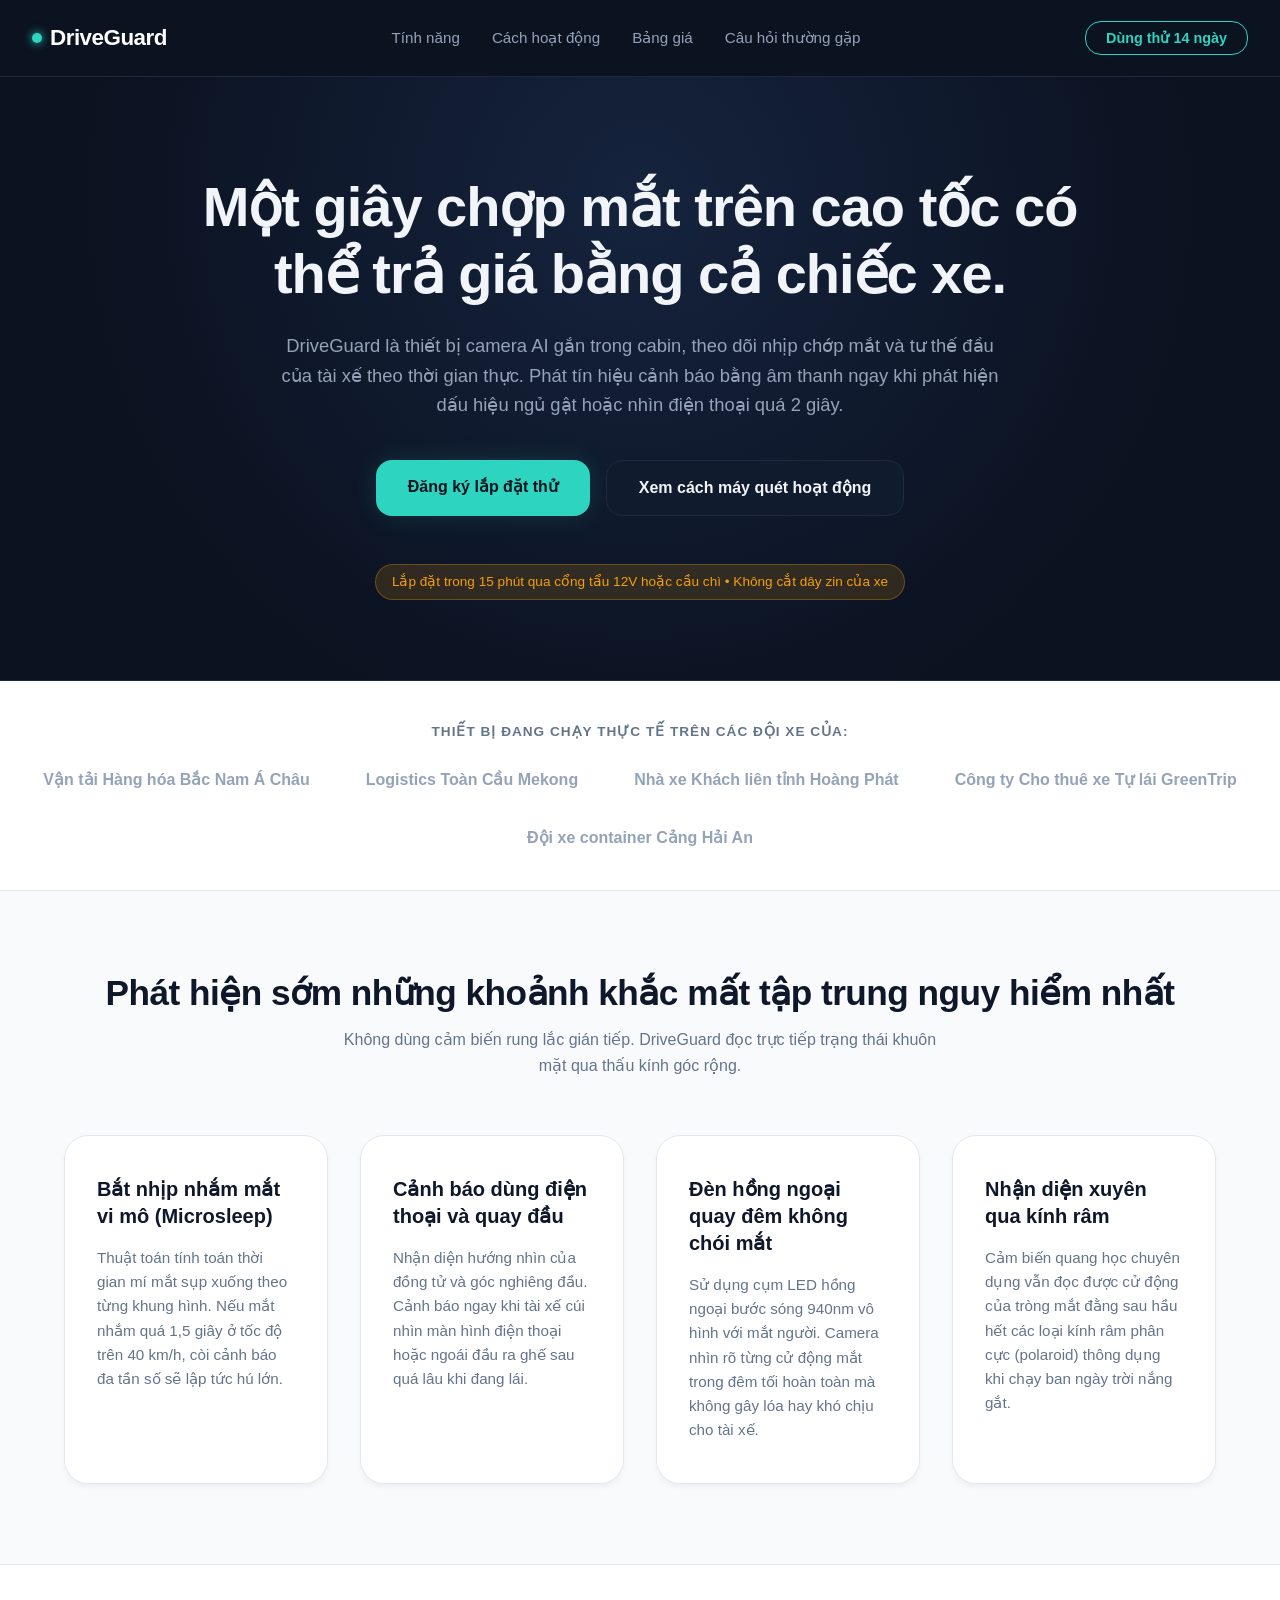
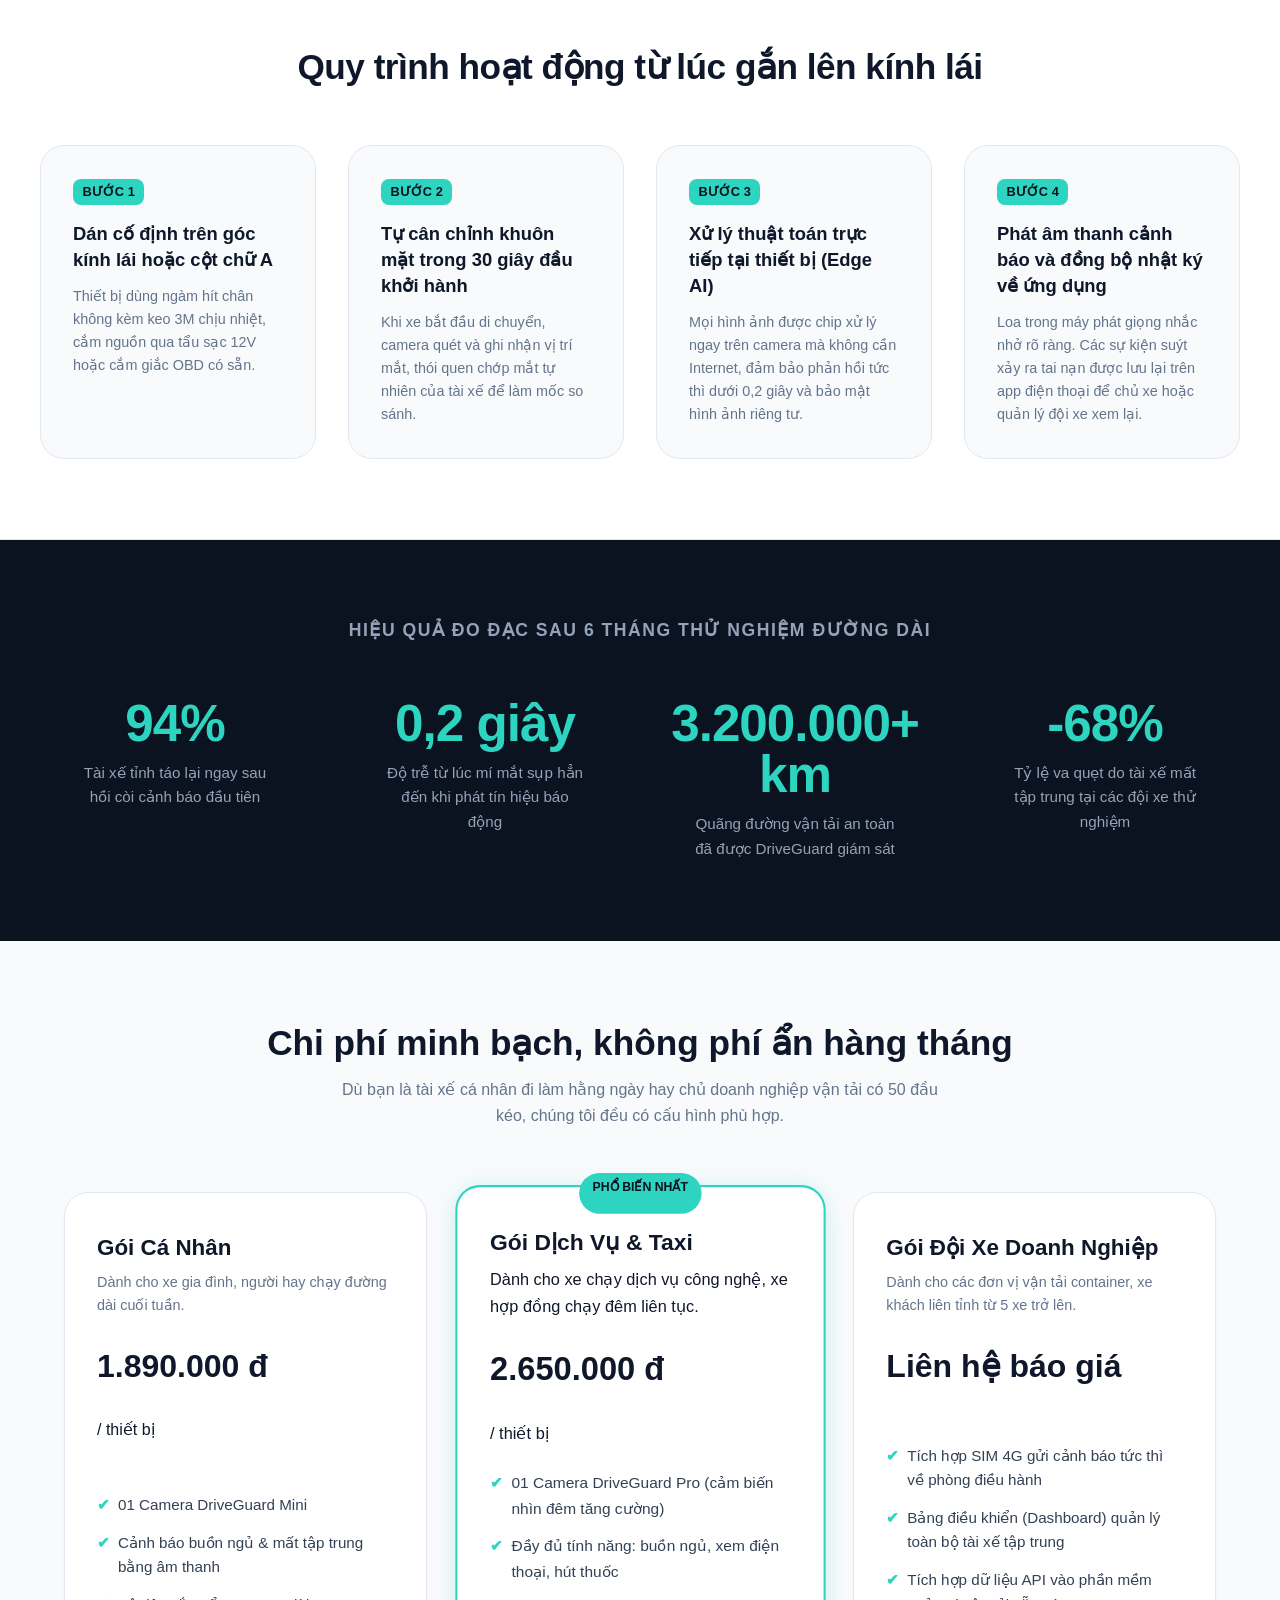
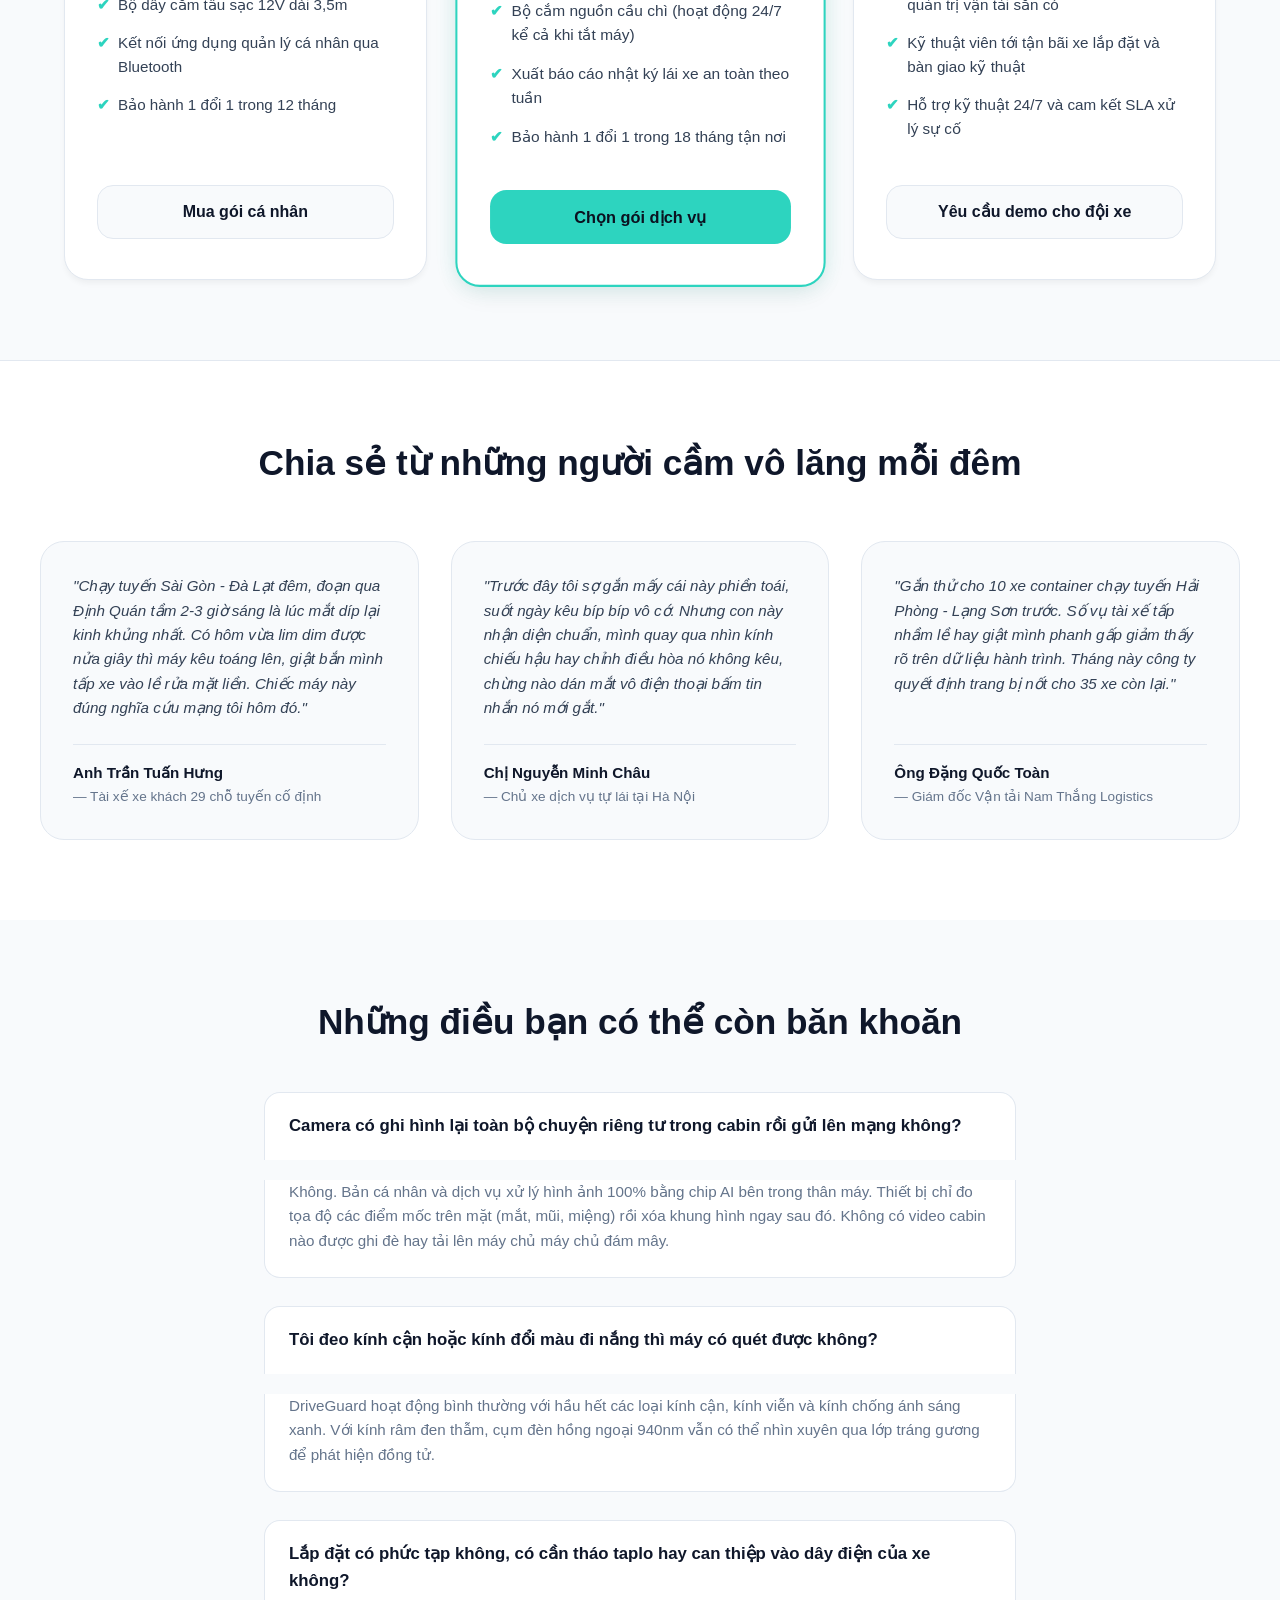
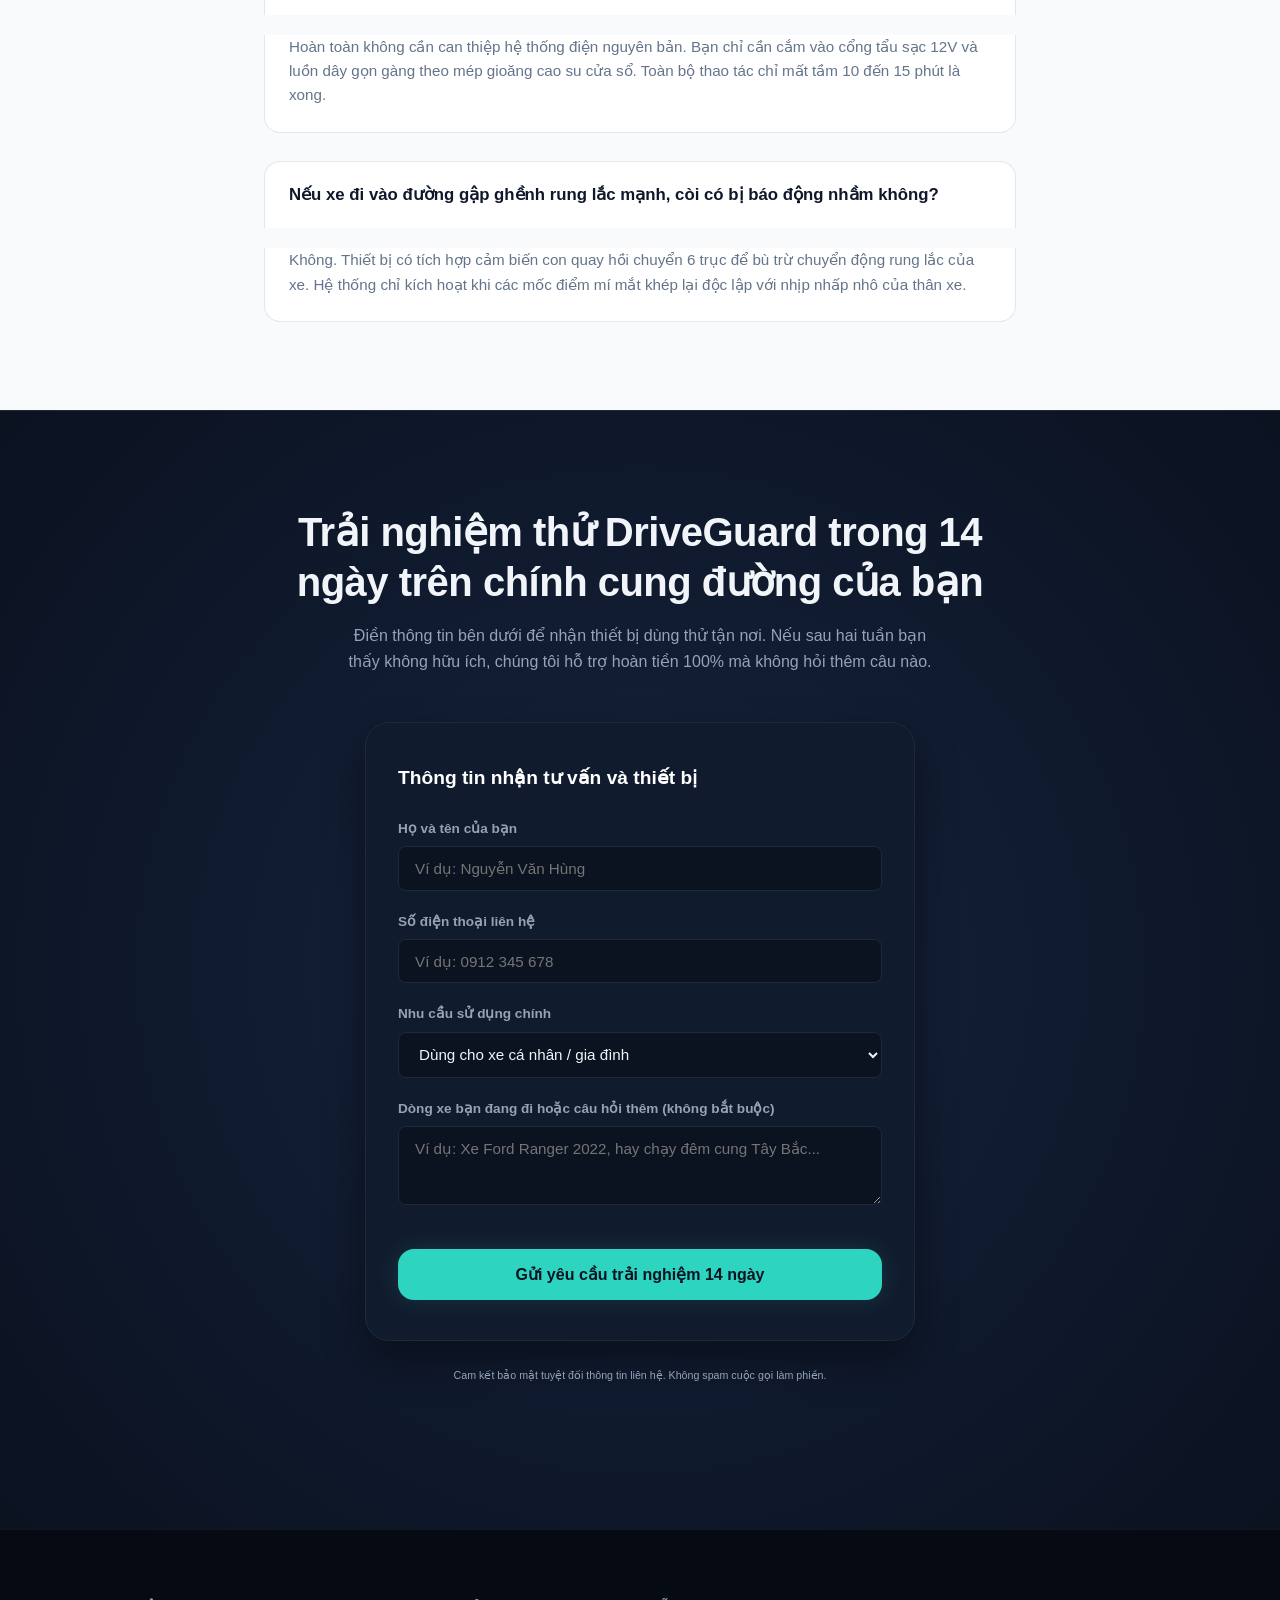
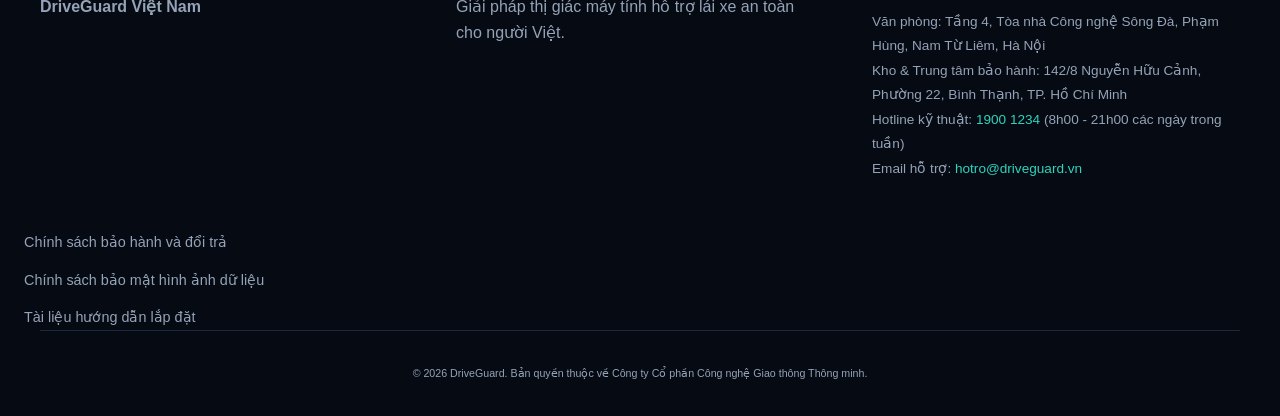
==== commit f1f5ec76: "Gemini vòng 3 + bảng so sánh 2 công cụ AI; viết lại README Exercise 1 - Đo được 0/14 bộ chọn của Gem" ====
--- a/03-landing-page/Gemini-3.8-Flash/index.html
+++ b/03-landing-page/Gemini-3.8-Flash/index.html
@@ -8,6 +8,8 @@
        Đã tách ra file style.css riêng để đối chiếu công bằng với bản Claude. -->
   <link rel="stylesheet" href="style.css">
 </head>
+<!-- Vòng 3: nạp script.js do Gemini sinh ra, giữ nguyên văn. -->
+
 <body>
 
   <!-- HEADER & NAVIGATION -->
@@ -360,5 +362,6 @@
     </div>
   </footer>
 
+<script src="script.js"></script>
 </body>
 </html>
--- a/03-landing-page/Gemini-3.8-Flash/style.css
+++ b/03-landing-page/Gemini-3.8-Flash/style.css
@@ -821,3 +821,131 @@
     padding: 1.5rem 1.25rem;
   }
 }
+
+/* ==========================================================================
+   VÒNG 3 — phần Gemini trả về ở vòng tinh chỉnh (giữ nguyên văn, không sửa)
+   ========================================================================== */
+
+/* --- 1. Spacing & 2. Typography --- */
+:root {
+  /* 1. Spacing linh hoạt: 48px trên màn hình 320px đến 112px trên màn hình 1440px */
+  --section-spacing: clamp(3rem, 2rem + 5vw, 7rem);
+  --container-padding: clamp(1rem, 0.5rem + 2.5vw, 2.5rem);
+
+  /* 2. Fluid Typography */
+  --text-h1: clamp(2.25rem, 1.5rem + 3.75vw, 4.5rem);
+  --text-h2: clamp(1.75rem, 1.25rem + 2.5vw, 3rem);
+  --text-h3: clamp(1.25rem, 1rem + 1.25vw, 1.75rem);
+  --text-body: clamp(0.95rem, 0.9rem + 0.25vw, 1.1rem);
+}
+
+section {
+  padding-block: var(--section-spacing);
+  padding-inline: var(--container-padding);
+}
+
+h1 { font-size: var(--text-h1); line-height: 1.15; }
+h2 { font-size: var(--text-h2); line-height: 1.25; }
+h3 { font-size: var(--text-h3); line-height: 1.35; }
+
+/* --- 3. Hiệu ứng --- */
+
+/* Nâng thẻ và nút bấm khi hover */
+.card, .btn {
+  transition: transform 0.25s cubic-bezier(0.2, 0, 0.2, 1), box-shadow 0.25s ease;
+  will-change: transform;
+}
+
+.card:hover, .btn:hover {
+  transform: translateY(-6px);
+  box-shadow: 0 12px 24px -8px rgba(0, 0, 0, 0.25);
+}
+
+.btn:active {
+  transform: translateY(-2px);
+}
+
+/* Scroll Fade-in (kết hợp IntersectionObserver bên JS) */
+.reveal-on-scroll {
+  opacity: 0;
+  transform: translateY(28px);
+  transition: opacity 0.6s ease-out, transform 0.6s ease-out;
+}
+
+.reveal-on-scroll.is-visible {
+  opacity: 1;
+  transform: translateY(0);
+}
+
+/* Đèn LED nhấp nháy */
+.led-indicator {
+  width: 10px;
+  height: 10px;
+  border-radius: 50%;
+  background-color: #00ff66;
+  box-shadow: 0 0 8px #00ff66;
+  animation: ledBlink 1.4s ease-in-out infinite alternate;
+}
+
+@keyframes ledBlink {
+  0% { opacity: 0.25; box-shadow: 0 0 2px #00ff66; }
+  100% { opacity: 1; box-shadow: 0 0 12px #00ff66; }
+}
+
+/* Vạch quét trong ảnh thiết bị */
+.device-screen {
+  position: relative;
+  overflow: hidden;
+}
+
+.device-screen::after {
+  content: "";
+  position: absolute;
+  top: -100%;
+  left: 0;
+  width: 100%;
+  height: 100%;
+  background: linear-gradient(
+    180deg,
+    transparent 0%,
+    rgba(0, 229, 255, 0.25) 85%,
+    rgba(0, 229, 255, 0.8) 100%
+  );
+  animation: scanLine 3.2s cubic-bezier(0.4, 0, 0.6, 1) infinite;
+  pointer-events: none;
+}
+
+@keyframes scanLine {
+  0% { transform: translateY(0); }
+  50% { transform: translateY(100%); }
+  100% { transform: translateY(0); }
+}
+
+/* Sửa lỗi bảng HUD bị chật trên màn hình nhỏ:
+   Tự động wrap từ 1 cột trên mobile thành multi-column khi đủ chỗ */
+.hud-panel {
+  display: grid;
+  grid-template-columns: repeat(auto-fit, minmax(min(100%, 140px), 1fr));
+  gap: clamp(0.5rem, 1.5vw, 1rem);
+  width: 100%;
+  overflow-x: auto;
+}
+
+/* Tôn trọng người dùng bật Reduced Motion */
+@media (prefers-reduced-motion: reduce) {
+  *, ::before, ::after {
+    animation-duration: 0.01ms !important;
+    animation-iteration-count: 1 !important;
+    transition-duration: 0.01ms !important;
+    scroll-behavior: auto !important;
+  }
+
+  .card:hover, .btn:hover {
+    transform: none !important;
+  }
+
+  .reveal-on-scroll {
+    opacity: 1 !important;
+    transform: none !important;
+  }
+}
